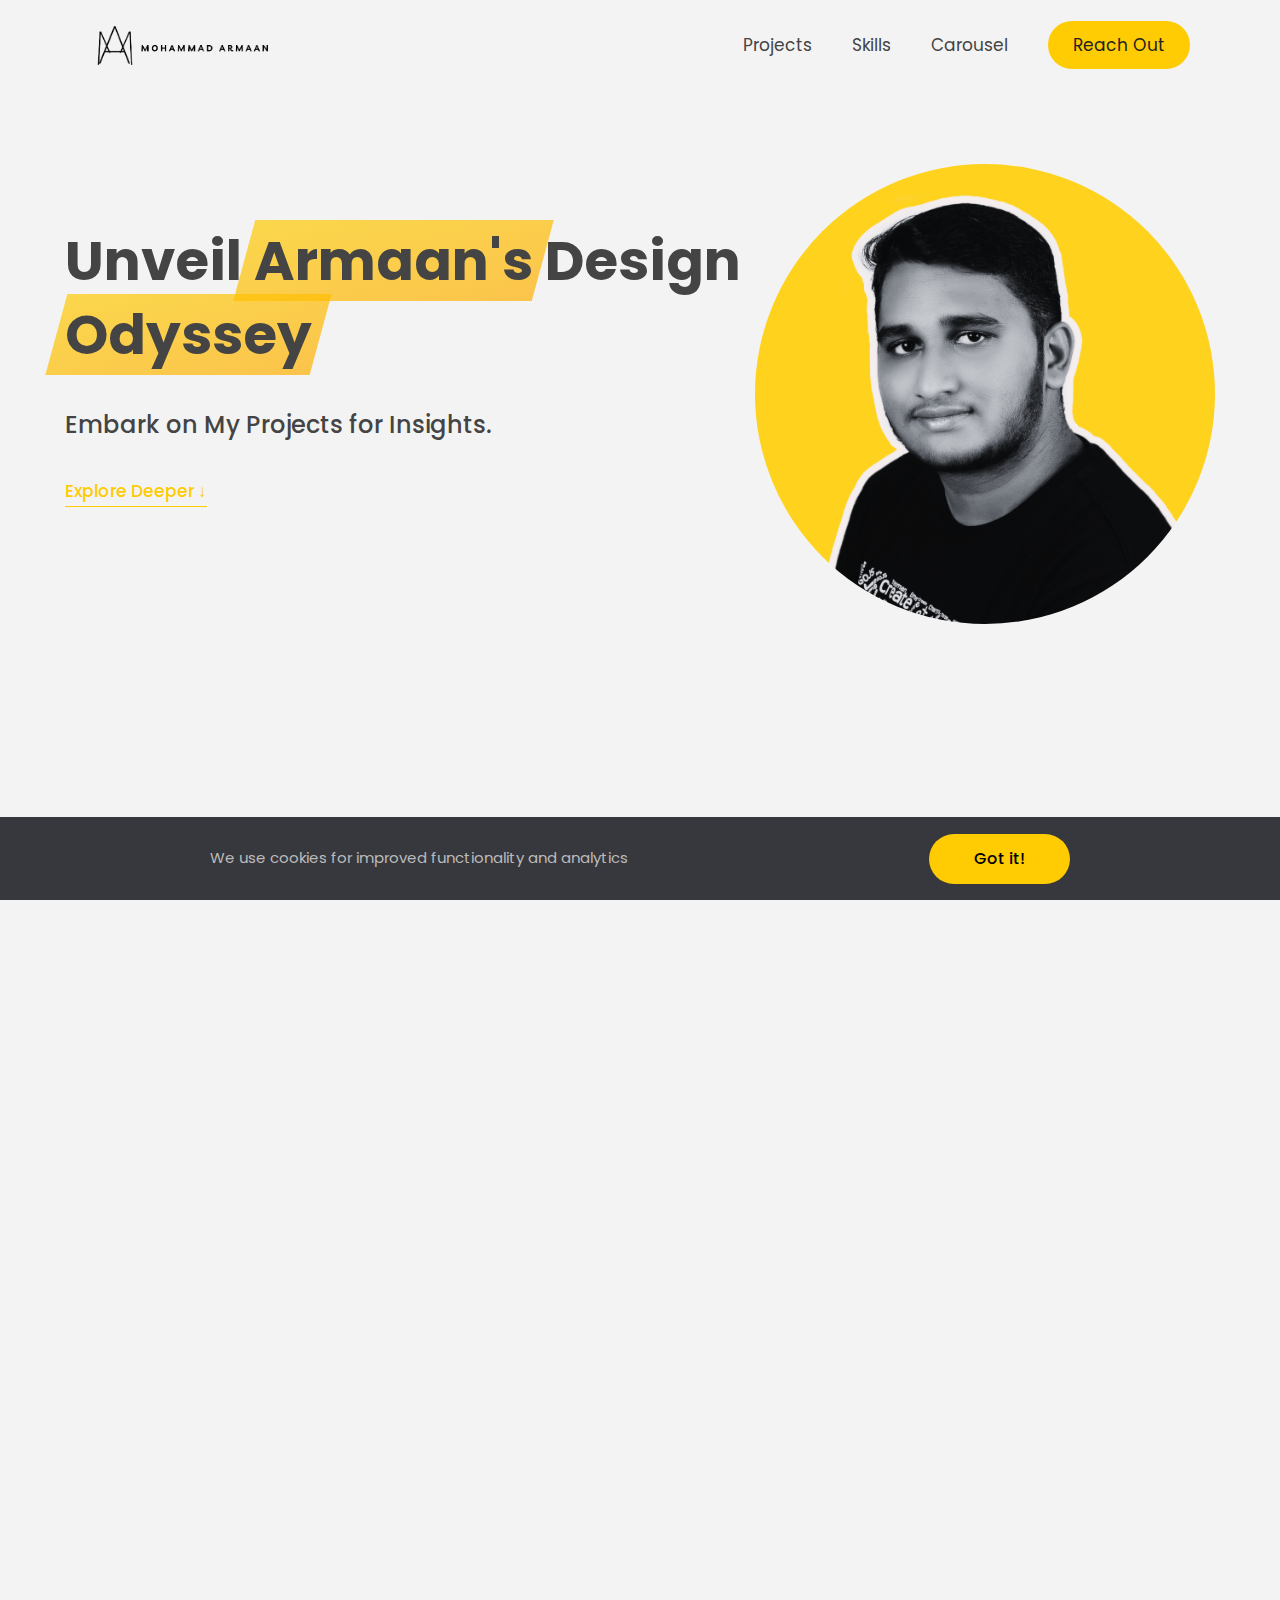
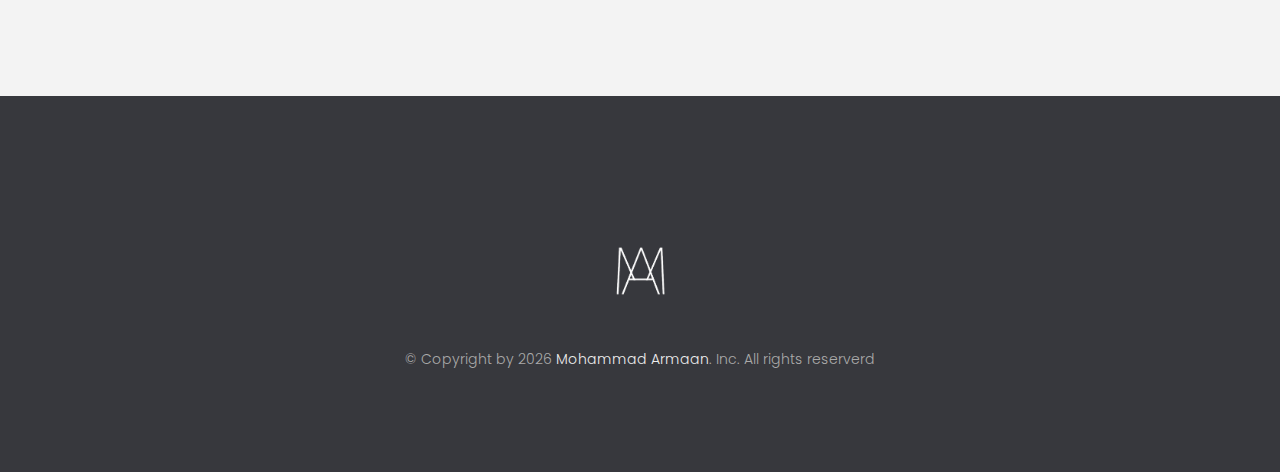
==== index.html @ a4f50d3f "Added new project" ====
<!DOCTYPE html>
<html lang="en">
  <head>
    <meta charset="UTF-8" />
    <meta name="viewport" content="width=device-width, initial-scale=1.0" />
    <meta http-equiv="X-UA-Compatible" content="ie=edge" />
    <meta name="description" content="Discover the dynamic portfolio of Mohammad Armaan, showcasing a fusion of creativity,
      innovation, and expertise in web development and design. Explore a curated collection of projects,
      each crafted with passion and precision. Let's connect and bring your vision to life.">

    <link rel="shortcut icon" type="image/png" href="img/icon.png" />

    <link
      href="https://fonts.googleapis.com/css?family=Poppins:300,400,500,600&display=swap"
      rel="stylesheet"
    />

    <link rel="apple-touch-icon" sizes="180x180" href="img/apple-touch-icon.png">
    <link rel="icon" type="image/png" sizes="32x32" href="img/favicon-32x32.png">
    <link rel="icon" type="image/png" sizes="16x16" href="img/favicon-16x16.png">
    <link rel="manifest" href="img/site.webmanifest">

    <script type="module" src="https://unpkg.com/ionicons@7.1.0/dist/ionicons/ionicons.esm.js"></script>
    <script nomodule src="https://unpkg.com/ionicons@7.1.0/dist/ionicons/ionicons.js"></script>


    <link rel="stylesheet" href="css/style.css" />
    <link rel="stylesheet" href="css/queries.css" />
    <title>Mohammad Armaan | Journey Through Creativity</title>
    <script defer src="script.js"></script>
  </head>
  <body>
    <header class="header menu-icon">
      <nav class="nav">
        <img
          src="img/logo.png"
          alt="Bankist logo"
          class="nav__logo"
          id="logo"
        />
        <ul class="nav__links">
          <li class="nav__item">
            <a class="nav__link" href="#section--1">Projects</a>
          </li>
          <li class="nav__item">
            <a class="nav__link" href="#section--2">Skills</a>
          </li>
          <li class="nav__item">
            <a class="nav__link" href="#section--3">Carousel</a>
          </li>
          <li class="nav__item">
            <a class="nav__link nav__link--btn btn--show-modal" href="#">
              Reach Out</a
            >
          </li>
        </ul>
        <button class="btn-mobile-nav">
          <ion-icon class="icon-mobile-nav" name="menu-outline"></ion-icon>
          <ion-icon class="icon-mobile-nav" name="close-outline"></ion-icon>
      </button>
      </nav>



      <div class="header__title">
        <h1>
          Unveil   
          <!-- Green highlight effect -->
          <span class="highlight">Armaan's</span>
          Design<br />
          <span class="highlight">Odyssey</span>
        </h1>
        <h4>Embark on My Projects for Insights.</h4>
        <button class="btn--text btn--scroll-to">Explore Deeper &DownArrow;</button>
        <img
          src="img/armaan.png"
          class="header__img"
          alt="Minimalist bank items"
        />
      </div>
    </header>

    <section class="section" id="section--1">
      <div class="section__title">
        <h2 class="section__description">Projects</h2>
        <h3 class="section__header">
          A Glimpse into My Work
        </h3>
      </div>   
        <div class="container grid grid--3-cols margin-bottom-md">
          <div class="project">
            <a href="https://github.com/MohammadArmaan/DEVCODE" class="project-links" target="_blank" rel="Devcode Project">
              <img src="img/img--1.png" class="project-img" alt="Devcode Project">
            </a>
              <div class="project-content">
                  <div class="project-tags">
                      <span class="tag tag--html">HTML</span>
                      <span class="tag tag--css">CSS</span>
                      <span class="tag tag--javascript">Javascript</span>
                      <span class="tag tag--django">Django</span>
                  </div>

                  <a href="https://github.com/MohammadArmaan/DEVCODE" class="project-links" target="_blank" rel="Devcode">
                    <h5 class="features__header">Devcode</h5>
                  </a>
                    <p>
                      DevCode is an intuitive platform enabling users to seamlessly manage projects,
                      from addition to deletion, while also providing a space to showcase their skills.
                       Additionally, it fosters communication among developers, facilitating collaboration
                        and knowledge sharing within the community.
                    </p>
              </div>            
          </div>
          <div class="project">
            <a href="https://mohammadarmaan.github.io/SGPA-and-CGPA-Calculator/" class="project-links" target="_blank" rel="SGPA/CGPA Calculator Project">
              <img src="img/img--2.png" class="project-img" alt="SGPA/CGPA Calculator Project">
            </a>
              <div class="project-content">
                  <div class="project-tags">
                      <span class="tag tag--html">HTML</span>
                      <span class="tag tag--css">CSS</span>
                      <span class="tag tag--javascript">Javascript</span>
                  </div>

                  <a href="https://mohammadarmaan.github.io/SGPA-and-CGPA-Calculator/" class="project-links" target="_blank" rel="SGPA/CGPA Calculator Project">
                    <h5 class="features__header">SGPA & CGPA Calculator</h5>
                  </a>
                    <p>
                      The SGPA/CGPA Calculator simplifies GPA, marks, and percentage calculations for VTU students
                      . It efficiently processes credit points, marks, and other inputs for accurate results,
                       empowering students to track their academic performance effortlessly.
                    </p>
              </div>            
          </div>
          <div class="project">
            <a href="https://todo-app-nisal-utilities.vercel.app/ class="project-links" target="_blank" rel="Aihikah Farms Website">
              <img src="img/img--3.png" class="project-img" alt="Todo App">
            </a>
              <div class="project-content">
                  <div class="project-tags">
                      <span class="tag tag--node">Node Js</span>
                      <span class="tag tag--mongodb">Mongo Db</span>
                      <span class="tag tag--express">Express</span>
                  </div>

                  <a href="https://todo-app-nisal-utilities.vercel.app/" class="project-links" target="_blank" rel="Todo App Website">
                    <h5 class="features__header">Todo App</h5>
                  </a>
                    <p>
                      Todo App! A powerful and user-friendly task management tool with secure authentication,
                      real-time updates, and dark/light theme support to help you stay organized and productive.
                    </p>
              </div>            
          </div>
          <div class="project">
            <a href="https://nisal-tours.vercel.app/" class="project-links" target="_blank" rel="Nisal Tours Project">
              <img src="img/img--4.png" class="project-img" alt="Nisal Tours Project">
            </a>
              <div class="project-content">
                  <div class="project-tags">
                      <span class="tag tag--node">Node JS</span>
                      <span class="tag tag--mongodb">Mongo Db</span>
                      <span class="tag tag--express">Express</span>
                  </div>

                  <a href="https://nisal-tours.vercel.app/" class="project-links" target="_blank" rel="Nisal Tours Project">
                    <h5 class="features__header">Nisal Tours</h5>
                  </a>
                    <p>
                      An advanced travel booking platform crafted with Node.js, Express.js, and MongoDB.
                       It offers seamless payment processing via Stripe and robust user authentication with JWT,
                        all flawlessly deployed on Vercel for a top-tier user experience.        
                    </p>
              </div>            
          </div>

          <div class="project">
            <a href="https://mohammadarmaan.github.io/Nisal-Maps/" class="project-links" target="_blank" rel="Nisal Maps">
              <img src="img/img--5.png" class="project-img" alt="Nisal Maps">
            </a>
              <div class="project-content">
                  <div class="project-tags">
                      <span class="tag tag--html">HTML</span>
                      <span class="tag tag--css">CSS</span>
                      <span class="tag tag--javascript">Javascript</span>
                  </div>

                  <a href="https://mohammadarmaan.github.io/Nisal-Maps/" class="project-links" target="_blank" rel="Nisal Maps Project">
                    <h5 class="features__header">Nisal Maps</h5>
                  </a>
                    <p>
                      Nisal Maps is your go-to solution for effortlessly marking out your cycling or running workouts on
                      an interactive map, helping you track your fitness journey with ease..</p>
              </div>            
          </div>

            <div class="project">
            <a href="https://nisalmenu.netlify.app/" class="project-links" target="_blank" rel="Nisal Menu Project">
              <img src="img/img--6.png" class="project-img" alt="Nisal Menu">
            </a>
              <div class="project-content">
                  <div class="project-tags">
                      <span class="tag tag--html">HTML</span>
                      <span class="tag tag--css">CSS</span>
                      <span class="tag tag--javascript">Javascript</span>
                  </div>

                  <a href="https://nisalmenu.netlify.app/" class="project-links" target="_blank" rel="Nisal Menu Project">
                    <h5 class="features__header">Nisal Menu</h5>
                  </a>
                    <p>
                      Nisal Menu: A culinary haven with over a million recipes. Explore, create, and savor the flavors of endless possibilities.
                       With the power of the Forkify API, discover, bookmark, and add your signature recipes to this gastronomic journey.
                      </p>
              </div>            
          </div>

      </div>
    </section>

    <section class="section" id="section--2">
      <div class="section__title">
        <h2 class="section__description">Skills</h2>
        <h3 class="section__header">
          Shaping the future with creative proficiency and technical prowess.
        </h3>
      </div>

      <div class="operations">
        <div class="operations__tab-container">
          <button
            class="btn operations__tab operations__tab--1 operations__tab--active"
            data-tab="1"
          >
            <span>01</span>HTML
          </button>
          <button class="btn operations__tab operations__tab--2" data-tab="2">
            <span>02</span>CSS
          </button>
          <button class="btn operations__tab operations__tab--3" data-tab="3">
            <span>03</span>JavaScript
          </button>
        </div>
        <div
          class="operations__content operations__content--1 operations__content--active"
        >
          <div class="operations__icon operations__icon--1">
            <ion-icon class="html-icon" name="logo-html5"></ion-icon>
          </div>
          <h5 class="operations__header">
            Crafting Digital Foundations: HTML Mastery
          </h5>
          <p>
            With HTML expertise, I sculpt the backbone of web experiences, ensuring seamless
             structure and accessibility. From semantic markup to responsive design,
             I bring concepts to life with clean and organized code.
             Let me shape your digital presence with precision and clarity.
          </p>
        </div>

        <div class="operations__content operations__content--2">
          <div class="operations__icon operations__icon--2">
            <ion-icon name="logo-css3" class="css-icon"></ion-icon>
          </div>
          <h5 class="operations__header">
            Styling Brilliance: CSS Wizardry
          </h5>
          <p>
            In the realm of CSS, I wield the power to transform concepts into captivating visuals.
             With an eye for design and meticulous attention to detail,
              I breathe life into websites, creating stunning layouts and engaging user interfaces.
               Elevate your digital aesthetics with my CSS expertise.
          </p>
        </div>
        <div class="operations__content operations__content--3">
          <div class="operations__icon operations__icon--3">
            <ion-icon name="logo-javascript" class="javascript-icon"></ion-icon>
          </div>
          <h5 class="operations__header">
            Dynamic Solutions: Javascript Maestro
          </h5>
          <p>
            As a Javascript maestro, I specialize in crafting interactive and dynamic web applications.
             From enhancing user experiences to implementing complex functionalities,
              I leverage JavaScript's versatility to solve problems and create engaging digital experiences.
               Let me add interactivity and flair to your projects with Javascript magic.
          </p>
        </div>
      </div>
    </section>

    <section class="section" id="section--3">
      <div class="section__title section__title--testimonials">
        <h2 class="section__description">Project Carousel</h2>
        <h3 class="section__header">
          Discover More, Projects by Me
        </h3>
      </div>

       <div class="slider">
     <div class="slide">
       <a href="https://omnifoodeathealthy.netlify.app/" class="carousel-links" target="_blank" rel="Omnifood Project">
        <img src="img/img-1.png" class="image-1" alt="Omnifood Project"/>
        <div class="overlay-text">Omnifood</div>
       </a>
      </div>
     <div class="slide">
       <a href="https://mohammadarmaan.github.io/Roll-A-Dice-Game/" class="carousel-links" target="_blank" rel="Roll The Dice Project">
        <img src="img/img-2.png" class="image-1" alt="Roll The Dice Project"/>
       </a>
      </div>
        <div class="slide">
          <a href="https://mohammadarmaan.github.io/Guess-My-Number//" class="carousel-links" target="_blank" rel="Guess My Number Project">
            <img src="img/img-3.png" class="image-2" alt="Guess My Number Project" />
           </a>
        </div>
        <div class="slide">
          <a href="https://mohammadarmaan.github.io/Flip-A-Coin/'" class="carousel-links" target="_blank" rel="Flip a Coin Project">
            <img src="img/img-4.png" alt="Flip a Coin Project" />
           </a>
        </div>
        <div class="slide">
          <a href="https://mohammadarmaan.github.io/Chart-Genarator/" class="carousel-links" target="_blank" rel="Chart Genarator Project">
            <img src="img/img-5.png" alt="Chart Genarator Project" />
           </a>
        </div>
        <div class="slide">
          <a href="https://mohammadarmaan.github.io/Nisal-Banking/" class="carousel-links" target="_blank" rel="Nisal Banking Project">
            <img src="img/img-6.png" alt="Nisal Banking Project" />
           </a>
        </div>
        <div class="slide">
          <a href="https://aihikahfarms.netlify.app/" class="carousel-links" target="_blank" rel="Aihikah Farms Website">
            <img src="img/img-7.png" alt="Aihikah Farms Website" />
           </a>
        </div>
        <div class="slide">
          <a href="https://armaanqrcodegenerator.netlify.app/" class="carousel-links" target="_blank" rel="QR Code Generator">
            <img src="img/img-8.png" alt="QR Code Generator" />
           </a>
        </div>
        <button class="slider__btn slider__btn--left">&larr;</button>
        <button class="slider__btn slider__btn--right">&rarr;</button>
        <div class="dots"></div>
      </div>
    </section>

    <section class="section section--sign-up">
      <div class="section__title">
        <h3 class="section__header">
          Let's Connect, Reach Out, <br>and Create Magic!
        </h3>
      </div>
      <button class="btn btn--show-modal">Reach Out Here!</button>
    </section>

    <footer class="footer">
      <ul class="footer__nav">
        <li class="footer__item">
          <a class="footer__link" href="about.html" target="_blank" rel="About" ><ion-icon class="footer__icons" name="alert-circle"></ion-icon></a>
        </li>
        <li class="footer__item">
          <a class="footer__link" href="https://github.com/MohammadArmaan" target="_blank" rel="Github"><ion-icon class="footer__icons" name="logo-github"></ion-icon></a>
        </li>
        <li class="footer__item">
          <a class="footer__link" href="https://x.com/ArmaanPhantom?t=fdkmylikGITjOxHRO9Ze4A&s=03" target="_blank" rel="Twitter"><ion-icon class="footer__icons" name="logo-twitter"></ion-icon></a>
        </li>
        <li class="footer__item">
          <a class="footer__link" href="https://www.instagram.com/mohammad_amraan_7786.man?utm_source=qr&igsh=MWpucTFjY3p5dG9sYw==" target="_blank" rel="Instagram"><ion-icon class="footer__icons" name="logo-instagram"></ion-icon></a>
        </li>
        <li class="footer__item">
          <a class="footer__link" href="https://www.linkedin.com/in/mohammad-armaan-8b61b127a/" target="_blank" rel="Linkedin"><ion-icon class="footer__icons" name="logo-linkedin"></ion-icon></a>
        </li>
        <li class="footer__item">
          <a class="footer__link" href="https://leetcode.com/u/funtasticarmaan7786/" target="_blank" rel="Leetcode"><ion-icon class="footer__icons" name="code-slash"></ion-icon></a>
        </li>
      </ul>
      <img src="img/logo2.png" alt="Logo" class="footer__logo" />
      <p class="footer__copyright">
        &copy; Copyright by
        <span class="year">2027</span>
        <a
          class="footer__link twitter-link"
          target="_blank"
          href="https://www.linkedin.com/in/mohammad-armaan-8b61b127a/"
          >Mohammad Armaan</a
        >. Inc. All rights reserverd
      </p>

    <div class="modal hidden">
      <button class="btn--close-modal">&times;</button>
      <h2 class="modal__header">
        Send us your thoughts   <br />
        and let's <span class="highlight">collaborate!</span>
      </h2>
      <form class="modal__form" name="contact" netlify>
        <label for="first-name">First Name</label>
        <input type="text" id="first-name" placeholder="Mohammad" required/>
        <label for="last-name">Last Name</label>
        <input type="text" id="last-name" placeholder="Armaan" required/>
        <label for="email">Email Address</label>
        <input type="email" id="email" placeholder="example@xyz.com" required/>
        <label for="message">Message</label>
        <textarea name="message" id="message" cols="50" rows="4" placeholder="Your Message" required ></textarea>
         <button class="btn">Click to Connect 🔗</button>
      </form> 
    </div>
    <div class="overlay hidden"></div>

  </body>
</html>
---- css/style.css ----
/* The page is NOT responsive. You can implement responsiveness yourself if you wanna have some fun 😃 */

/* :root {
  --color-primary: #5ec576;
  --color-secondary: #ffcb03;
  --color-tertiary: #ff585f;
  --color-primary-darker: #4bbb7d;
  --color-secondary-darker: #ffbb00;
  --color-tertiary-darker: #fd424b;
  --color-primary-opacity: #5ec5763a;
  --color-secondary-opacity: #ffcd0331;
  --color-tertiary-opacity: #ff58602d;
  --gradient-primary: linear-gradient(to top left, #39b385, #9be15d);
  --gradient-secondary: linear-gradient(to top left, #ffb003, #ffcb03);
} */

:root {
  --color-primary: #ffcb03;
  --color-secondary: #558ce2;
  --color-tertiary: #ff585f;
  --color-primary-darker: #ffbb00;
  --color-links: #3f7ddf;
  --color-secondary-darker: #2869d0;
  --color-tertiary-darker: #fd424b;
  --color-secondary-opacity: #bfd4f4;
  --color-primary-opacity: #ffcd0331;
  --color-tertiary-opacity: #ff58602d;
  --gradient-primary: linear-gradient(to top left, #ffb003, #ffcb03);
  --gradient-secondary: linear-gradient(to top left, #2869d0, #95b7ed);
}

* {
  margin: 0;
  padding: 0;
  box-sizing: inherit;
}

html {
  font-size: 62.5%;
  box-sizing: border-box;
  outline: none;

}

body {
  font-family: 'Poppins', sans-serif;
  font-weight: 300;
  color: #444;
  line-height: 1.9;
  background-color: #f3f3f3;
}

/* GENERAL ELEMENTS */
.section {
  padding: 15rem 3rem;
  border-top: 1px solid #ddd;

  transition: transform 1s, opacity 1s;
}

.project-links:link,
.project-links:active{
  text-decoration: none;
  color: var(--color-links);

}

.project-links:hover,
.project-links:visited{
  color: var(--color-secondary-darker);
}

.section--hidden {
  opacity: 0;
  transform: translateY(8rem);
}

.section__title {
  max-width: 80rem;
  margin: 0 auto 8rem auto;
}

.section__description {
  font-size: 1.8rem;
  font-weight: 600;
  text-transform: uppercase;
  color: var(--color-primary);
  margin-bottom: 1rem;
}

.section__header {
  font-size: 4rem;
  line-height: 1.3;
  font-weight: 500;
}

.btn {
  display: inline-block;
  background-color: var(--color-primary);
  font-size: 1.6rem;
  font-family: inherit;
  font-weight: 500;
  border: none;
  padding: 1.25rem 4.5rem;
  border-radius: 10rem;
  cursor: pointer;
  transition: all 0.3s;
}

.btn:hover {
  background-color: var(--color-primary-darker);
}

.btn--text {
  display: inline-block;
  background: none;
  font-size: 1.7rem;
  font-family: inherit;
  font-weight: 500;
  color: var(--color-primary);
  border: none;
  border-bottom: 1px solid currentColor;
  padding-bottom: 2px;
  cursor: pointer;
  transition: all 0.3s;
}

p {
  color: #666;
}

/* This is BAD for accessibility! Don't do in the real world! */
button:focus {
  outline: none;
}

img {
  transition: filter 0.5s;
}

.lazy-img {
  filter: blur(20px);
}

/* NAVIGATION */
.nav {
  display: flex;
  justify-content: space-between;
  align-items: center;
  height: 9rem;
  width: 100%;
  padding: 0 6rem;
  z-index: 100;
}

/* nav and stickly class at the same time */
.nav.sticky {
  position: fixed;
  background-color: rgba(255, 255, 255, 0.95);
}

.nav__logo {
  height: 4.5rem;
  transition: all 0.3s;
}

.nav__links {
  display: flex;
  align-items: center;
  list-style: none;
}


.nav__item {
  margin-left: 4rem;
}

.nav__link:link,
.nav__link:visited {
  font-size: 1.7rem;
  font-weight: 400;
  color: inherit;
  text-decoration: none;
  display: block;
  transition: all 0.3s;
}

.nav__link--btn:link,
.nav__link--btn:visited {
  padding: 0.8rem 2.5rem;
  border-radius: 3rem;
  background-color: var(--color-primary);
  color: #222;
}

.nav__link--btn:hover,
.nav__link--btn:active {
  color: inherit;
  background-color: var(--color-primary-darker);
  color: #333;
}

.menu-icon {
  display: none; /* Initially hide the menu icon on larger screens */
  cursor: pointer;
}


.bar {
  width: 25px;
  height: 3px;
  background-color: black;
  margin: 5px 0;
  transition: transform 0.3s ease; /* Add transition for smoother animation */
}

.btn-mobile-nav{
  border: none;
  background: none;
  cursor: pointer;
  display: none;
}

.icon-mobile-nav{
  height: 4.8rem;
  width: 4.8rem;
  color: #333;
  
}

.icon-mobile-nav[name="close-outline"]{
  display: none;
}


/* Styles for the close icon */
.close-icon {
  display: none;
  cursor: pointer;
}



/* HEADER */
.header {
  padding: 0 3rem;
  height: 100vh;
  display: flex;
  flex-direction: column;
  align-items: center;
}

.header__title {
  flex: 1;

  max-width: 115rem;
  display: grid;
  grid-template-columns: 3fr 2fr;
  row-gap: 3rem;
  align-content: center;
  justify-content: center;

  align-items: start;
  justify-items: start;
}

h1 {
  font-size: 5.5rem;
  line-height: 1.35;
}

h4 {
  font-size: 2.4rem;
  font-weight: 500;
}

.header__img {
  width: 100%;
  grid-column: 2 / 3;
  grid-row: 1 / span 4;
  transform: translateY(-6rem);
  border-radius: 50%;
}

.highlight {
  position: relative;
}

.highlight::after {
  display: block;
  content: '';
  position: absolute;
  bottom: 0;
  left: 0;
  height: 100%;
  width: 100%;
  z-index: -1;
  opacity: 0.7;
  transform: scale(1.07, 1.05) skewX(-15deg);
  background-image: var(--gradient-primary);
}

/* FEATURES */
.features {
  display: grid;
  grid-template-columns: 1fr 1fr;
  gap: 4rem;
  margin: 0 12rem;
}

.features__img {
  width: 100%;
}

.features__feature {
  align-self: center;
  justify-self: center;
  width: 70%;
  font-size: 1.5rem;
}

.features__icon {
  display: flex;
  align-items: center;
  justify-content: center;
  background-color: var(--color-primary-opacity);
  height: 5.5rem;
  width: 5.5rem;
  border-radius: 50%;
  margin-bottom: 2rem;
}

.features__icon_el {
  height: 2.5rem;
  width: 2.5rem;
  color: var(--color-primary);
}

.features__header {
  font-size: 2rem;
  margin-bottom: 1rem;
}

/****************************/
/* PROJECT SECTION */
/****************************/
.section-project{
  padding: 9.6rem 0;
}

.project{
  box-shadow: 0 2.4rem 4.8rem rgba(0,0,0,0.075);
  border-radius: 1.2rem;
  overflow: hidden;
  transition: all 0.4s;
}

.project:hover{
  transform: translateY(-1.2rem);
  box-shadow: 0 2.4rem 6.4rem rgba(0,0,0,0.06);

}

.project-content{
  padding: 3.2rem 4.8rem 4.8rem 4.8rem;
}

.project-tags{
  margin-bottom: 1.2rem;
  display: flex;
  gap: 0.5rem;

}

.project p{
  font-size: 1.2rem;
}

.tag{
  display: inline-block;
  padding: 0.4rem 0.8rem;
  font-size: 1.2rem;
  text-transform: uppercase;
  color: #333;
  border-radius: 100px;
  font-weight: 600;
}

.tag--html{
  background-color: var(--color-tertiary);

}

.tag--css{
  background-color: var(--color-secondary);

}

.tag--javascript{
  background-color: var(--color-primary);

}

.tag--python{
  background-color: #94d82d;

}

.tag--django{
  background-color: #51cf66;
}

.tag--node{
  background-color: #94d82d;
}

.tag--mongodb{
  background-color: #51cf66;
}

.tag--express{
  background-color: #000;
  color: #fff;
}

.tag--react{
  background-color: #3DC2EC;
}

.project-title{
  font-size: 2.4rem;
  color: #333;
  font-weight: 600;
  margin-bottom: 3.2rem;
}

.project-attributes{
  list-style: none;
  display: flex;
  flex-direction: column;
  gap: 2rem;
}

.project-attribute{
  font-size: 1.8rem;
  display: flex;
  align-items: center;
  gap: 1.6rem;
}

.project-img{
  width: 100%;

}

.project-icon{
  height: 2.4rem;
  width: 2.4rem;
  color: #e67e22;
}

.container{
  max-width: 120rem;
  margin: 0 auto;
  padding: 0 3.2rem;
}

.grid{
  display: grid;
  row-gap: 9.6rem;
  column-gap: 6.4rem; 

}

.grid:not(:last-child){
  margin-bottom: 9.6rem;
}
.grid--2-cols{
  grid-template-columns: repeat(2, 1fr);
}

.grid--3-cols{
  grid-template-columns: repeat(3, 1fr);
}

.grid--4-cols{
  grid-template-columns: repeat(4, 1fr);
}

.grid--5-cols{
  grid-template-columns: repeat(5, 1fr);
}

.grid-center-v{
  align-items: center;
}

/* OPERATIONS */
.operations {
  max-width: 100rem;
  margin: 12rem auto 0 auto;

  background-color: #fff;
}

.operations__tab-container {
  display: flex;
  justify-content: center;
}

.operations__tab {
  margin-right: 2.5rem;
  transform: translateY(-50%);
}

.operations__tab span {
  margin-right: 1rem;
  font-weight: 600;
  display: inline-block;
}

.operations__tab--1 {
  background-color: var(--color-tertiary);
  margin: 1.5rem 2.5rem 2.5rem 2.5rem;

}

.operations__tab--1:hover {
  background-color: var(--color-tertiary-darker);
}

.operations__tab--2 {
  background-color: var(--color-secondary);
  margin: 1.5rem 2.5rem 2.5rem 2.5rem;
}

.operations__tab--2:hover {
  background-color: var(--color-secondary-darker);
}


.operations__tab--3 {
  background-color: var(--color-primary);
  margin: 1.5rem 2.5rem 2.5rem 2.5rem;

}

.operations__tab--3:hover {
  background-color: var(--color-primary-darker);
}
.operations__tab--active {
  transform: translateY(-66%);
}

.operations__content {
  display: none;

  /* JUST PRESENTATIONAL */
  font-size: 1.7rem;
  padding: 2.5rem 7rem 6.5rem 7rem;
}

.operations__content--active {
  display: grid;
  grid-template-columns: 7rem 1fr;
  column-gap: 3rem;
  row-gap: 0.5rem;
}

.operations__header {
  font-size: 2.25rem;
  font-weight: 500;
  align-self: center;
}

.operations__icon {
  display: flex;
  align-items: center;
  justify-content: center;
  height: 7rem;
  width: 7rem;
  border-radius: 50%;
}

.operations__icon .html-icon {
  height: 2.75rem;
  width: 2.75rem;
}

.operations__icon .css-icon {
  height: 2.75rem;
  width: 2.75rem;
}

.operations__icon .javascript-icon {
  height: 2.75rem;
  width: 2.75rem;
}


.operations__content p {
  grid-column: 2;
}

.operations__icon--1 {
  background-color: var(--color-tertiary-opacity);
}
.operations__icon--2 {
  background-color: var(--color-secondary-opacity);
}
.operations__icon--3 {
  background-color: var(--color-primary-opacity);
}
.operations__icon--1 .html-icon {
  color: var(--color-tertiary);
}
.operations__icon--2 .css-icon {
  color: var(--color-secondary-darker);
}
.operations__icon--3 .javascript-icon {
  color: var(--color-primary);
}

/* SLIDER */
.slider {
  max-width: 100rem;
  height: 50rem;
  margin: 0 auto;
  position: relative;

  /* IN THE END */
  overflow: hidden;
}

.slide {
  position: absolute;
  top: 0;
  width: 100%;
  height: 50rem;

  display: flex;
  align-items: center;
  justify-content: center;

  /* THIS creates the animation! */
  transition: transform 1s;
}


.overlay-text {
  position: absolute;
  top: 85%;
  left: 50%;
  transform: translate(-50%, -50%);
  color: #333; 
  border-radius: 9px;
  font-size: 18px;   
  font-weight: bold; 
  transition: all 0.3s;
}

.overlay-text:hover {

  font-size: 22px; 

}




.slide .carousel-links > img {
  /* Only for images that have different size than slide */
  width: 100%;
  height: 100%;
  object-fit: cover;
}



.slider__btn {
  position: absolute;
  top: 50%;
  z-index: 10;

  border: none;
  background: rgba(255, 255, 255, 0.7);
  font-family: inherit;
  color: #333;
  border-radius: 50%;
  height: 5.5rem;
  width: 5.5rem;
  font-size: 3.25rem;
  cursor: pointer;
}

.slider__btn--left {
  left: 6%;
  transform: translate(-50%, -50%);
}

.slider__btn--right {
  right: 6%;
  transform: translate(50%, -50%);
}

.dots {
  position: absolute;
  bottom: 5%;
  left: 50%;
  transform: translateX(-50%);
  display: flex;
}

.dots__dot {
  border: none;
  background-color: #b9b9b9;
  opacity: 0.7;
  height: 1rem;
  width: 1rem;
  border-radius: 50%;
  margin-right: 1.75rem;
  cursor: pointer;
  transition: all 0.5s;

  /* Only necessary when overlying images */
  /* box-shadow: 0 0.6rem 1.5rem rgba(0, 0, 0, 0.7); */
}

.dots__dot:last-child {
  margin: 0;
}

.dots__dot--active {
  /* background-color: #fff; */
  background-color: var(--color-primary);
  opacity: 1;
}

/* TESTIMONIALS */
.testimonial {
  width: 65%;
  position: relative;
}

.testimonial::before {
  content: '\201C';
  position: absolute;
  top: -5.7rem;
  left: -6.8rem;
  line-height: 1;
  font-size: 20rem;
  font-family: inherit;
  color: var(--color-primary);
  z-index: -1;
}

.testimonial__header {
  font-size: 2.25rem;
  font-weight: 500;
  margin-bottom: 1.5rem;
}

.testimonial__text {
  font-size: 1.7rem;
  margin-bottom: 3.5rem;
  color: #666;
}

.testimonial__author {
  margin-left: 3rem;
  font-style: normal;

  display: grid;
  grid-template-columns: 6.5rem 1fr;
  column-gap: 2rem;
}

.testimonial__photo {
  grid-row: 1 / span 2;
  width: 6.5rem;
  border-radius: 50%;
}

.testimonial__name {
  font-size: 1.7rem;
  font-weight: 500;
  align-self: end;
  margin: 0;
}

.testimonial__location {
  font-size: 1.5rem;
}

.section__title--testimonials {
  margin-bottom: 4rem;
}

/* SIGNUP */
.section--sign-up {
  background-color: #37383d;
  border-top: none;
  border-bottom: 1px solid #444;
  text-align: center;
  padding: 10rem 3rem;
}

.section--sign-up .section__header {
  color: #fff;
  text-align: center;
}

.section--sign-up .section__title {
  margin-bottom: 6rem;
}

.section--sign-up .btn {
  font-size: 1.9rem;
  padding: 2rem 5rem;
}

/* FOOTER */
.footer {
  padding: 10rem 3rem;
  background-color: #37383d;
}

.footer__nav {
  list-style: none;
  display: flex;
  justify-content: center;
  margin-bottom: 5rem;
}

.footer__item {
  margin-right: 4rem;
}

.footer__link {
  font-size: 2.5rem;
  color: #eee;
  text-decoration: none;
}

.footer__link:hover {
  font-size: 2.5rem;
  color: var(--color-primary);
}

.footer__logo {
  height: 5rem;
  display: block;
  margin: 0 auto;
  margin-bottom: 5rem;
}

.footer__copyright {
  font-size: 1.4rem;
  color: #aaa;
  text-align: center;
}

.footer__copyright .footer__link {
  font-size: 1.4rem;
}

/* MODAL WINDOW 
.modal {
  position: fixed;
  top: 50%;
  left: 50%;
  transform: translate(-50%, -50%);
  max-width: 60rem;
  background-color: #f3f3f3;
  padding: 5rem 6rem;
  box-shadow: 0 4rem 6rem rgba(0, 0, 0, 0.3);
  z-index: 1000;
  transition: all 0.5s;
}

.overlay {
  position: fixed;
  top: 0;
  left: 0;
  width: 100%;
  height: 100%;
  background-color: rgba(0, 0, 0, 0.5);
  backdrop-filter: blur(4px);
  z-index: 100;
  transition: all 0.5s;
}

.modal__header {
  font-size: 3.25rem;
  margin-bottom: 4.5rem;
  line-height: 1.5;
}

.modal__form {
  margin: 0 3rem;
  display: grid;
  grid-template-columns: 1fr 2fr;
  align-items: center;
  gap: 2.5rem;
}

.modal__form label {
  font-size: 1.7rem;
  font-weight: 500;
}

.modal__form input {
  font-size: 1.7rem;
  padding: 1rem 1.5rem;
  border: 1px solid #ddd;
  border-radius: 0.5rem;
  font-weight: 400;
}

.modal__form textarea {
  font-size: 1.7rem;
  padding: 1rem 1.5rem;
  border: 1px solid #ddd;
  border-radius: 0.5rem;
  font-weight: 400;
}

.modal__form button {
  grid-column: 1 / span 2;
  justify-self: center;
  margin-top: 1rem;
}

.btn--close-modal {
  font-family: inherit;
  color: inherit;
  position: absolute;
  top: 0.5rem;
  right: 2rem;
  font-size: 4rem;
  cursor: pointer;
  border: none;
  background: none;
}

.hidden {
  visibility: hidden;
  opacity: 0;
} */

/* MODAL WINDOW */
.modal {
  position: fixed;
  top: 50%;
  left: 50%;
  transform: translate(-50%, -50%);
  max-width: 60rem;
  background-color: #f3f3f3;
  padding: 5rem 6rem;
  box-shadow: 0 4rem 6rem rgba(0, 0, 0, 0.3);
  z-index: 1000;
  transition: all 0.5s;
}

.overlay {
  position: fixed;
  top: 0;
  left: 0;
  width: 100%;
  height: 100%;
  background-color: rgba(0, 0, 0, 0.5);
  backdrop-filter: blur(4px);
  z-index: 100;
  transition: all 0.5s;
}

.modal__header {
  font-size: 3.25rem;
  margin-bottom: 4.5rem;
  line-height: 1.5;
}

.modal__form {
  margin: 0 3rem;
  display: grid;
  grid-template-columns: 1fr 2fr;
  align-items: center;
  gap: 2.5rem;
}

.modal__form label {
  font-size: 1.7rem;
  font-weight: 500;
}

.modal__form input {
  font-size: 1.7rem;
  padding: 1rem 1.5rem;
  border: 1px solid #ddd;
  border-radius: 0.5rem;
}

.modal__form textarea {
  font-size: 1.7rem;
  padding: 1rem 1.5rem;
  border: 1px solid #ddd;
  border-radius: 0.5rem;
  font-weight: 400;
}

.modal__form button {
  grid-column: 1 / span 2;
  justify-self: center;
  margin-top: 1rem;
}

.modal__form input:focus,
.modal__form textarea:focus{
  outline: none;
  border: 4px solid var(--color-primary-opacity);
}

.btn--close-modal {
  font-family: inherit;
  color: inherit;
  position: absolute;
  top: 0.5rem;
  right: 2rem;
  font-size: 4rem;
  cursor: pointer;
  border: none;
  background: none;
}

.hidden {
  visibility: hidden;
  opacity: 0;
}

/* COOKIE MESSAGE */
.cookie-message {
  display: flex;
  align-items: center;
  justify-content: space-evenly;
  width: 100%;
  background-color: white;
  color: #bbb;
  font-size: 1.5rem;
  font-weight: 400;
}


/* About Me */
.section--about-me{
  display: grid;
  grid-template-columns: 2fr 1fr;
  gap: 40px;
  margin-top: 5rem;
  font-size: 18px;
}

.about-title{
  font-size: 44px;
}

.about-img {
  margin-top: 10rem;
  width: 80%;
  grid-column: 2 / 3;
  grid-row: 1 / span 4;
  transform: translateY(-6rem);
  border-radius: 50%;
}
---- css/queries.css ----
@media(max-width: 375px){
    
    .nav {
        padding: 3rem;
        /* background-color: rgba(255, 255, 255, 0.9); */
        color: black;
        position: fixed;
        top: 0;
        left: 0;
        right: 0;
        bottom: 0;
        z-index: 100;
        height: 3rem;
        transition: all 0.3s ease-in-out;
      }

      .section__header h3 {
        font-size: 1.6rem;       }
    
      /* .nav__logo {
        display: none;
      } */
    
      .btn-mobile-nav{
        display: block;
        z-index: 1000;
    }
    
      .close-icon {
        display: none; /* Initially hide the close icon on smaller screens */
      }
    
      .nav__links {
        display: none;
        max-height: 0; /* Initially set max-height to 0 */
        overflow: hidden; /* Hide overflow content */
        transition: max-height 0.3s ease; /* Add transition */
      }
      
      .nav-open .nav__links {
        display: flex;
        flex-direction: column;
        align-items: center;
        justify-content: center;
        gap: 4.8rem;
        position: absolute;
        top: 0;
        left: 0;
        width: 100%;
        height: 100vh;
        background-color: rgba(255, 255, 255, 0.97);
        z-index: 1000;
        opacity: 1;
        pointer-events: auto;
        visibility: visible;
        max-height: 100vh; /* Set max-height to full height */
      }
      
      
    
      .nav.active .nav__links {
        background-color: rgba(255, 255, 255, 0.97);
        position: absolute;
        top: 0;
        left: 0;
        width: 100%;
        height: 100vh;
        transform: translateX(100%);
    
        display: flex;
        align-items: center;
        justify-content: center;
        transition: all 0.5s ease-in;
    
        /* Hide navigation */
        /* Allows NO transitions at all */
        /* display: none; */
    
        /* 1) Hide it visually */
        opacity: 0;
    
        /* 2) Make it unaccessible to mouse and keyboard */
        pointer-events: none;
    
        /* 3) Hide it from screen readers */
        visibility: hidden; /* Adjust as needed */
      }


      .nav-open .nav {
        opacity: 1;
        pointer-events: auto;
        visibility: visible;
        transform: translateX(0);
      }
    
      .nav-open .icon-mobile-nav[name="close-outline"] {
        display: block;
      }
    
      .nav-open .icon-mobile-nav[name="menu-outline"] {
        display: none;
      }
    
      .nav__links {
        flex-direction: column;
        align-items: center;
        justify-content: center;
        gap: 4.8rem;
      }


      .nav__link:target {
        display: none;
      }

    /* Header Title */
    .header {
        padding: 0 3rem;
        height: 100vh;
        display: flex;
        flex-direction: column;
        align-items: center;
        margin-top: 10rem;
      }
      
      .header__title {
        flex: 1;
      
        max-width: 115rem;
        display: flex;
        align-items: center;
        justify-content: center;
        flex-direction: column;
        text-align: center;

      
      }
      
      h1 {
        font-size: 4rem;
        line-height: 1.35;
      }
      
      h4 {
        font-size: 1.2rem;
        font-weight: 500;
        text-align: center;
      }
      
      .header__img {
        width: 100%;
        grid-column: 2 / 3;
        grid-row: 1 / span 4;
        transform: translateY(-6rem);
        margin-top: 7rem;

      }

    /* Features */

      .features {
        display: flex;
        flex-direction: column;
        align-items: start;
        justify-content: start;
        gap: 4rem;
        margin: 0 0;
        width: 100%;

      }
      
      .features__img {
        width: 100%;
        margin-top: 2rem;

      }
      
      .features__feature {
        align-items: start;
        justify-content: start;
        width: 100%;
        font-size: 1.2rem;
        margin-top: 3rem;


      }

      /* .features img:nth-of-type(2) {
        order: 1; 
      }

      .features .features__feature:nth-of-type(2) {
        order: 2; 
      }
       */

       /* .features {
        display: grid;
        grid-template-columns: 1fr;
        grid-auto-rows: auto;
        gap: 20px;
      } */
      

      .features__feature {
        flex-direction: column; /* Change flex direction to column */
      }
    
      .features__img {
        order: -1; /* Move the image to the top */
        width: 100%; /* Make image full-width */
        margin-bottom: 20px; /* Add margin bottom for spacing */
      }

      .features__img:nth-of-type(odd){
        order: -2;
      }

    
      .features__icon {
        margin: 0; /* Remove margin */
      }
 
      

      /* .features:nth-child(3){
      } */
      
      .features__icon {
        display: flex;
        align-items: center;
        justify-content: center;
        background-color: var(--color-primary-opacity);
        height: 5.5rem;
        width: 5.5rem;
        border-radius: 50%;
        margin-bottom: 2rem;
      }
      
      .features__icon_el {
        height: 2.5rem;
        width: 2.5rem;
        color: var(--color-primary);
      }
      
      .features__header {
        font-size: 1.5rem;
        margin-bottom: 1rem;
      }

      .section__header{
        font-size: 1.75rem;
        font-weight: 600;
      }

      .grid--3-cols{
        grid-template-columns: 1fr;
      }

      .project p{
        font-size: 0.9rem;
      }

      .tag{
        display: inline-block;
        padding: 0.4rem 0.8rem;
        font-size: 0.5rem;
        text-transform: uppercase;
        color: #333;
        border-radius: 100px;
        font-weight: 600;
      }

      .tag--express{
        background-color: #000;
        color: #fff;
      }

      /* Operations */
      .operations {
        width: 100%;
        margin: 12rem auto 0 auto;
      
        background-color: #fff;
        margin-left: 0;

      }
      
      .operations__tab-container {
        display: flex;
        justify-content: center;
        align-items: center;
        flex-direction: column;
        width: 100%;
        gap: 2rem;

      }
      
      .operations__tab {
        margin-right: 1rem;
        transform: translateY(30%);
      }
      
      .operations__tab span {
        margin-right: 1rem;
        font-weight: 600;
        display: inline-block;
      }
      
      
      .operations__content {
        display: none;
      
        /* JUST PRESENTATIONAL */
        font-size: 1.2rem;
        padding: 2.5rem 7rem 6.5rem 7rem;
      }
      
      .operations__content--active {
        display: flex;
        align-items: center;
        justify-content: center;
        flex-direction: column;
      }
      
      .operations__header {
        font-size: 1.4rem;
        font-weight: 500;
        align-self: start;
        margin-top: 3rem;
      }
      
      .operations__icon {
        display: flex;
        align-items: center;
        justify-content: center;
        height: 7rem;
        width: 7rem;
        border-radius: 50%;
        margin-top: 1rem 1rem;
        gap: 1rem;
      }

      .operations__tab--1 {
        margin: 1rem;
        width: 90%;
      }

      .operations__tab--2 {
        margin: 1rem;
        width: 90%;

      }
      
      .operations__tab--3 {
        margin: 1rem;
        width: 90%;

      }
      
      .operations__content p {
        grid-column: 2;
        margin-top: 2rem;
      }
      
      /* Cookie Message */
      .cookie-message {
        display: flex;
        align-items: center;
        justify-content: space-evenly;
        width: 100%;
        background-color: white;
        color: #bbb;
        font-size: 0.9rem;
        font-weight: 400;
      }

    .btn--close-cookie{
        font-size: 1.5rem;
        padding: 1rem 2.5rem; 
    }

    /* SLIDER */
.slider {
    max-width: 100rem;
    height: 50rem;
    margin: 0 auto;
    position: relative;
  
    /* IN THE END */
    overflow: hidden;
  }
  
  .slide {
    position: absolute;
    top: 0;
    width: 100%;
    height: 50rem;
  
    display: flex;
    align-items: center;
    justify-content: center;
  
    /* THIS creates the animation! */
    transition: transform 1s;
  }
  
  .slide > img {
    /* Only for images that have different size than slide */
    width: 100%;
    height: 100%;
    object-fit: cover;
  }

  .overlay-text {
    position: absolute;
    top: 85%;
    left: 50%;
    transform: translate(-50%, -50%);
    color: #333; 
    border-radius: 9px;
    font-size: 14px;   
    font-weight: bold; 
    transition: all 0.3s;
  }
  
  .overlay-text:hover {
  
    font-size: 18px; 
  
  }
  
  .slider__btn {
    position: absolute;
    top: 50%;
    z-index: 10;
  
    border: none;
    background: rgba(255, 255, 255, 0.7);
    font-family: inherit;
    color: #333;
    border-radius: 50%;
    height: 3rem;
    width: 3rem;
    font-size: 1.5rem;
    cursor: pointer;
    display: flex;
    align-items: center;
    justify-content: center;
  }
  
  .slider__btn--left {
    left: 6%;
    transform: translate(-50%, -50%);
  }
  
  .slider__btn--right {
    right: 6%;
    transform: translate(50%, -50%);
  }
  
  .dots {
    position: absolute;
    bottom: 5%;
    left: 50%;
    transform: translateX(-50%);
    display: flex;
  }
  
  .dots__dot {
    border: none;
    background-color: #b9b9b9;
    opacity: 0.7;
    height: 0.7rem;
    width: 0.7rem;
    border-radius: 50%;
    margin-right: 1.75rem;
    cursor: pointer;
    transition: all 0.5s;
  
    /* Only necessary when overlying images */
    /* box-shadow: 0 0.6rem 1.5rem rgba(0, 0, 0, 0.7); */
  }
  
  .dots__dot:last-child {
    margin: 0;
  }
  
  .dots__dot--active {
    /* background-color: #fff; */
    background-color: var(--color-primary);
    opacity: 1;
  }
  
  /* TESTIMONIALS */
  .testimonial {
    width: 70%;
    position: relative;
  }
  
  .testimonial::before {
    content: '\201C';
    position: absolute;
    top: -4rem;
    left: -3rem;
    line-height: 1;
    font-size: 10rem;
    font-family: inherit;
    color: var(--color-primary);
    z-index: -1;
  }
  
  .testimonial__header {
    font-size: 1.5rem;
    font-weight: 500;
    margin-bottom: 1.5rem;
  }
  
  .testimonial__text {
    font-size: 1rem;
    margin-bottom: 3.5rem;
    color: #666;
  }
  
  .testimonial__author {
    margin-left: 3rem;
    font-style: normal;
  
    display: grid;
    grid-template-columns: 6.5rem 1fr;
    column-gap: 2rem;
  }
  
  .testimonial__photo {
    grid-row: 1 / span 2;
    width: 3.5rem;
    border-radius: 50%;
  }
  
  .testimonial__name {
    font-size: 1rem;
    font-weight: 500;
    align-self: end;
    margin: 0;
  }
  
  .testimonial__location {
    font-size: 1rem;
  }
  
  .section__title--testimonials {
    margin-bottom: 4rem;
  }

  /* SIGNUP */
.section--sign-up {
    background-color: #37383d;
    border-top: none;
    border-bottom: 1px solid #444;
    text-align: center;
    padding: 10rem 3rem;
  }
  
  .section--sign-up .section__header {
    color: #fff;
    text-align: center;
  }
  
  .section--sign-up .section__title {
    margin-bottom: 6rem;
  }
  
  .section--sign-up .btn {
    font-size: 1.2rem;
    padding: 2rem 3rem;
  }

  /* FOOTER */
   .footer {
    padding: 10rem 3rem;
    background-color: #37383d;
  }
  
  .footer__nav {
    list-style: none;
    display: flex;
    justify-content: space-between;
    align-items: center;
    /* flex-direction: column; */
    margin-bottom: 5rem;
    gap: 0.2rem;
  }
  
  .footer__item {
    margin-right: 4rem;
  }
  
  .footer__link {
    font-size: 1.5rem;
    color: #eee;
    text-decoration: none;
  }
  
  .footer__logo {
    height: 3rem;
    display: block;
    margin: 0 auto;
    margin-bottom: 5rem;
  }
  
  .footer__copyright {
    font-size: 0.8rem;
    color: #aaa;
    text-align: center;
  }
  
  .footer__copyright .footer__link {
    font-size: 0.8rem;
  }

  /* Modal Window */

  .modal {
    position: fixed;
    top: 50%;
    left: 50%;
    transform: translate(-50%, -50%);
    max-width: 30rem;
    background-color: #f3f3f3;
    padding: 5rem 6rem;
    box-shadow: 0 4rem 6rem rgba(0, 0, 0, 0.3);
    z-index: 1000;
    transition: all 0.5s;
  }
  
  .overlay {
    position: fixed;
    top: 0;
    left: 0;
    width: 100%;
    height: 100%;
    background-color: rgba(0, 0, 0, 0.5);
    backdrop-filter: blur(4px);
    z-index: 100;
    transition: all 0.5s;
  }
  
  .modal__header {
    font-size: 1.5rem;
    margin-bottom: 4.5rem;
    line-height: 1.5;
  }
  
  .modal__form {
    margin: 0 3rem;
    display: flex;
    align-items: start;
    justify-content: start;
    flex-direction: column;
    width: 100%;
    margin-left: -20%;
    gap: 2rem;
  }
  
  .modal__form label {
    font-size: 1rem;
    font-weight: 500;
  }
  
  .modal__form input {
    font-size: 0.8rem;
    padding: 1rem 1.5rem;
    width: 140%;
    border: 1px solid #ddd;
    
    border-radius: 0.5rem;
    
  }
  
  .modal__form textarea {
    font-size: 0.8rem;
    padding: 1rem 1.5rem;
    border: 1px solid #ddd;
    border-radius: 0.5rem;
    width: 140%;

  }
  
  .modal__form button {
    display: flex;
    align-items: center;
    justify-content: center;
    font-size: 0.8rem;
    padding: 0.75rem 6rem;
    /* width: 100%; */
    margin-top: 1rem;
    width: 140%;


  }
  
  .btn--close-modal {
    font-family: inherit;
    color: inherit;
    position: absolute;
    top: 0.5rem;
    right: 2rem;
    font-size: 4rem;
    cursor: pointer;
    border: none;
    background: none;
  }
  
  .hidden {
    visibility: hidden;
    opacity: 0;
  }
  
  .btn--close-cookie{
    padding: 0.5rem 2rem;
    margin: 1rem;
  }

  /* About Me */
.section--about-me{
  display: flex;
  flex-direction: column;
  gap: 40px;
  margin-top: 5rem;
  font-size: 12px;
}

.about-title{
  font-size: 32px;
}

.about-img {
  margin: 5rem 0 0 2.5rem;
  width: 80%;
  height: auto;
  grid-column: 2 / 3;
  grid-row: 1 / span 4;
  transform: translateY(-6rem);
  border-radius: 50%;
}
  

      

    
    
}
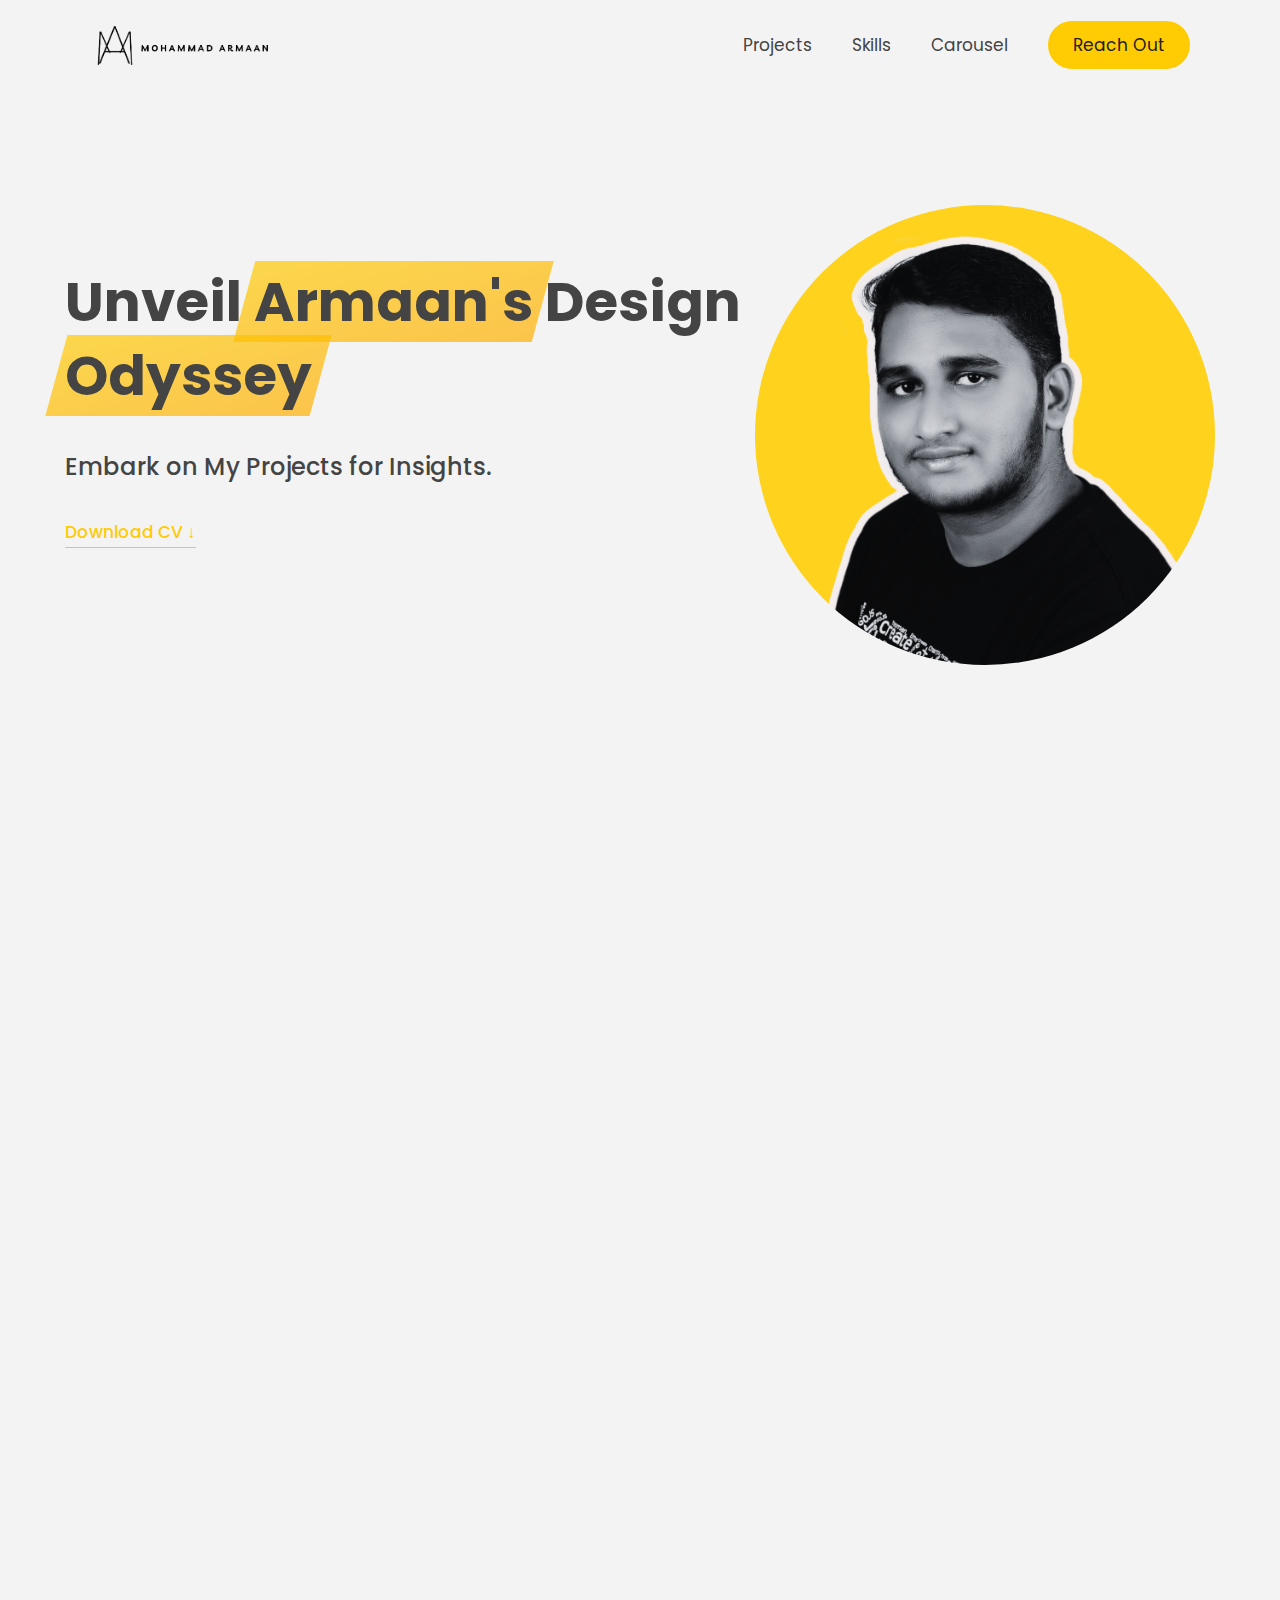
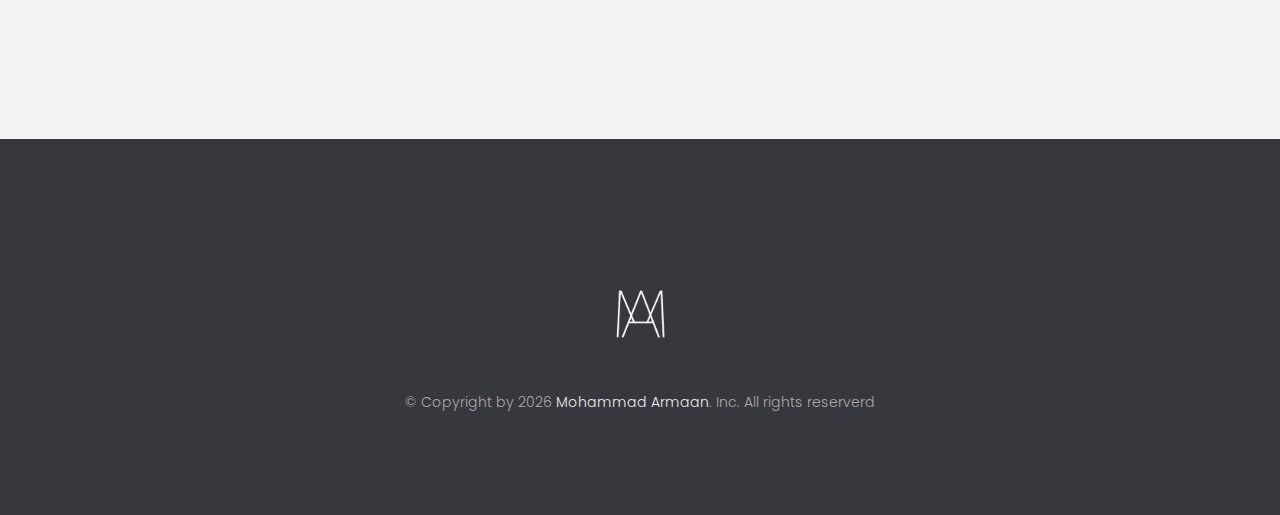
==== commit e664f429: "Major changes maded" ====
--- a/index.html
+++ b/index.html
@@ -22,6 +22,10 @@
 
     <script type="module" src="https://unpkg.com/ionicons@7.1.0/dist/ionicons/ionicons.esm.js"></script>
     <script nomodule src="https://unpkg.com/ionicons@7.1.0/dist/ionicons/ionicons.js"></script>
+
+    <!-- Latest Font Awesome CDN link -->
+    <link rel="stylesheet" href="https://cdnjs.cloudflare.com/ajax/libs/font-awesome/6.5.0/css/all.min.css">
+
 
 
     <link rel="stylesheet" href="css/style.css" />
@@ -71,7 +75,9 @@
           <span class="highlight">Odyssey</span>
         </h1>
         <h4>Embark on My Projects for Insights.</h4>
-        <button class="btn--text btn--scroll-to">Explore Deeper &DownArrow;</button>
+        <!-- <button class="btn--text btn--scroll-to">Explore Deeper &DownArrow;</button> -->
+        <button class="btn--text btn--scroll-to" id="downloadCV">Download CV &DownArrow;</button>
+
         <img
           src="img/armaan.png"
           class="header__img"
@@ -89,25 +95,19 @@
       </div>   
         <div class="container grid grid--3-cols margin-bottom-md">
           <div class="project">
-            <a href="https://github.com/MohammadArmaan/DEVCODE" class="project-links" target="_blank" rel="Devcode Project">
-              <img src="img/img--1.png" class="project-img" alt="Devcode Project">
-            </a>
-              <div class="project-content">
-                  <div class="project-tags">
-                      <span class="tag tag--html">HTML</span>
-                      <span class="tag tag--css">CSS</span>
-                      <span class="tag tag--javascript">Javascript</span>
-                      <span class="tag tag--django">Django</span>
-                  </div>
-
-                  <a href="https://github.com/MohammadArmaan/DEVCODE" class="project-links" target="_blank" rel="Devcode">
-                    <h5 class="features__header">Devcode</h5>
-                  </a>
-                    <p>
-                      DevCode is an intuitive platform enabling users to seamlessly manage projects,
-                      from addition to deletion, while also providing a space to showcase their skills.
-                       Additionally, it fosters communication among developers, facilitating collaboration
-                        and knowledge sharing within the community.
+            <a href="https://wild-oasis-armaan.vercel.app/" class="project-links" target="_blank" rel="Wild Oasis Dashboard">
+              <img src="img/img--1.png" class="project-img" alt="Wild Oasis Dashboard">
+            </a>
+              <div class="project-content">
+                  <div class="project-tags">
+                      <span class="tag tag--react">React</span>
+                  </div>
+
+                  <a href="https://wild-oasis-armaan.vercel.app" class="project-links" target="_blank" rel="Wild Oasis Dashboard">
+                    <h5 class="features__header">Wild Oasis Dashboard</h5>
+                  </a>
+                    <p>
+                      Wild Oasis is a hotel management dashboard built with React and Supabase for streamlined cabin reservations, guest check-ins/check-outs, and user management. It features responsive, interactive charts for booking summaries and guest stay durations, enhancing operational efficiency.
                     </p>
               </div>            
           </div>
@@ -138,8 +138,8 @@
             </a>
               <div class="project-content">
                   <div class="project-tags">
-                      <span class="tag tag--node">Node Js</span>
-                      <span class="tag tag--mongodb">Mongo Db</span>
+                      <span class="tag tag--node">Node.js</span>
+                      <span class="tag tag--mongodb">Mongo</span>
                       <span class="tag tag--express">Express</span>
                   </div>
 
@@ -158,8 +158,8 @@
             </a>
               <div class="project-content">
                   <div class="project-tags">
-                      <span class="tag tag--node">Node JS</span>
-                      <span class="tag tag--mongodb">Mongo Db</span>
+                      <span class="tag tag--node">Node.js</span>
+                      <span class="tag tag--mongodb">Mongo</span>
                       <span class="tag tag--express">Express</span>
                   </div>
 
@@ -175,22 +175,20 @@
           </div>
 
           <div class="project">
-            <a href="https://mohammadarmaan.github.io/Nisal-Maps/" class="project-links" target="_blank" rel="Nisal Maps">
-              <img src="img/img--5.png" class="project-img" alt="Nisal Maps">
-            </a>
-              <div class="project-content">
-                  <div class="project-tags">
-                      <span class="tag tag--html">HTML</span>
-                      <span class="tag tag--css">CSS</span>
-                      <span class="tag tag--javascript">Javascript</span>
-                  </div>
-
-                  <a href="https://mohammadarmaan.github.io/Nisal-Maps/" class="project-links" target="_blank" rel="Nisal Maps Project">
-                    <h5 class="features__header">Nisal Maps</h5>
-                  </a>
-                    <p>
-                      Nisal Maps is your go-to solution for effortlessly marking out your cycling or running workouts on
-                      an interactive map, helping you track your fitness journey with ease..</p>
+            <a href="https://wild-oasis-website-armaan.vercel.app/" class="project-links" target="_blank" rel="Wild Oasis Website">
+              <img src="img/img--5.png" class="project-img" alt="Wild Oasis Website">
+            </a>
+              <div class="project-content">
+                  <div class="project-tags">
+                      <span class="tag tag--nextjs">Next js</span>
+                      <span class="tag tag--react">React</span>
+                  </div>
+
+                  <a href="https://wild-oasis-website-armaan.vercel.app/" class="project-links" target="_blank" rel="Wild Oasis Website">
+                    <h5 class="features__header">Wild Oasis Website</h5>
+                  </a>
+                    <p>
+                      Wild Oasis Booking is the companion booking site to the Wild Oasis dashboard, allowing guests to seamlessly browse and reserve cabins. Built with Next.js and Supabase, it provides a smooth, user-friendly booking experience, enabling easy management of reservations and guest profiles.</p>
               </div>            
           </div>
 
@@ -232,58 +230,50 @@
             class="btn operations__tab operations__tab--1 operations__tab--active"
             data-tab="1"
           >
-            <span>01</span>HTML
+            <span>01</span>React
           </button>
           <button class="btn operations__tab operations__tab--2" data-tab="2">
-            <span>02</span>CSS
+            <span>02</span>Next js
           </button>
           <button class="btn operations__tab operations__tab--3" data-tab="3">
-            <span>03</span>JavaScript
+            <span>03</span>Node js
           </button>
         </div>
         <div
           class="operations__content operations__content--1 operations__content--active"
         >
           <div class="operations__icon operations__icon--1">
-            <ion-icon class="html-icon" name="logo-html5"></ion-icon>
+            <i class="fa-brands fa-react"></i>
           </div>
           <h5 class="operations__header">
-            Crafting Digital Foundations: HTML Mastery
+            Crafting Dynamic Interfaces: React Mastery
           </h5>
           <p>
-            With HTML expertise, I sculpt the backbone of web experiences, ensuring seamless
-             structure and accessibility. From semantic markup to responsive design,
-             I bring concepts to life with clean and organized code.
-             Let me shape your digital presence with precision and clarity.
+            With React, I build engaging and dynamic user interfaces that deliver seamless, interactive experiences. From reusable components to state management, I bring designs to life with responsive, efficient code. Let me enhance your web presence with fluidity and interactivity.
           </p>
         </div>
 
         <div class="operations__content operations__content--2">
           <div class="operations__icon operations__icon--2">
-            <ion-icon name="logo-css3" class="css-icon"></ion-icon>
+            <i class="fa-solid fa-n"></i>
           </div>
           <h5 class="operations__header">
-            Styling Brilliance: CSS Wizardry
+            Innovating Web Frontiers: Next.js Expertise
           </h5>
           <p>
-            In the realm of CSS, I wield the power to transform concepts into captivating visuals.
-             With an eye for design and meticulous attention to detail,
-              I breathe life into websites, creating stunning layouts and engaging user interfaces.
-               Elevate your digital aesthetics with my CSS expertise.
+            Harnessing Next.js, I construct powerful, server-rendered applications that balance speed with functionality. From optimized loading to seamless routing, I merge innovation and performance in every build. Let me drive your web project forward with cutting-edge, scalable solutions
           </p>
         </div>
         <div class="operations__content operations__content--3">
           <div class="operations__icon operations__icon--3">
-            <ion-icon name="logo-javascript" class="javascript-icon"></ion-icon>
+            <!-- <ion-icon name="logo-javascript" class="javascript-icon"></ion-icon> -->
+            <i class="fa-brands fa-node"></i>
           </div>
           <h5 class="operations__header">
-            Dynamic Solutions: Javascript Maestro
+            Crafting Scalable Solutions: Node.js Proficiency
           </h5>
           <p>
-            As a Javascript maestro, I specialize in crafting interactive and dynamic web applications.
-             From enhancing user experiences to implementing complex functionalities,
-              I leverage JavaScript's versatility to solve problems and create engaging digital experiences.
-               Let me add interactivity and flair to your projects with Javascript magic.
+            With Node.js, I develop high-performance, scalable applications that power modern web solutions. From asynchronous processing to seamless API integration, I build robust server-side architectures with efficiency and speed. Let me enhance your project's backend capabilities with reliability and innovation.
           </p>
         </div>
       </div>
@@ -299,44 +289,34 @@
 
        <div class="slider">
      <div class="slide">
-       <a href="https://omnifoodeathealthy.netlify.app/" class="carousel-links" target="_blank" rel="Omnifood Project">
-        <img src="img/img-1.png" class="image-1" alt="Omnifood Project"/>
-        <div class="overlay-text">Omnifood</div>
+       <a href="https://fast-react-pizza-armaan.vercel.app/" class="carousel-links" target="_blank" rel="Fast React Pizza Project">
+        <img src="img/img-1.png" class="image-1" alt="Fast React Pizza Project"/>
+        <div class="overlay-text">Fast React Pizza</div>
        </a>
       </div>
      <div class="slide">
-       <a href="https://mohammadarmaan.github.io/Roll-A-Dice-Game/" class="carousel-links" target="_blank" rel="Roll The Dice Project">
-        <img src="img/img-2.png" class="image-1" alt="Roll The Dice Project"/>
+       <a href="https://react-quiz-arman.vercel.app/" class="carousel-links" target="_blank" rel="React Quiz Project">
+        <img src="img/img-2.png" class="image-1" alt="React Quiz Project"/>
        </a>
       </div>
         <div class="slide">
-          <a href="https://mohammadarmaan.github.io/Guess-My-Number//" class="carousel-links" target="_blank" rel="Guess My Number Project">
-            <img src="img/img-3.png" class="image-2" alt="Guess My Number Project" />
+          <a href="https://mohammadarmaan.github.io/Nisal-Maps/" class="carousel-links" target="_blank" rel="Nisal Maps Project">
+            <img src="img/img-3.png" class="image-2" alt="Nisal Maps Project" />
            </a>
         </div>
         <div class="slide">
-          <a href="https://mohammadarmaan.github.io/Flip-A-Coin/'" class="carousel-links" target="_blank" rel="Flip a Coin Project">
-            <img src="img/img-4.png" alt="Flip a Coin Project" />
+          <a href="https://omnifoodeathealthy.netlify.app/" class="carousel-links" target="_blank" rel="Omnifood Project">
+           <img src="img/img-4.png" class="image-1" alt="Omnifood Project"/>
+          </a>
+         </div>
+        <div class="slide">
+          <a href="https://world-wise-armaan.vercel.app/'" class="carousel-links" target="_blank" rel="World Wise Project">
+            <img src="img/img-5.png" alt="World Wise Project" />
            </a>
         </div>
         <div class="slide">
-          <a href="https://mohammadarmaan.github.io/Chart-Genarator/" class="carousel-links" target="_blank" rel="Chart Genarator Project">
-            <img src="img/img-5.png" alt="Chart Genarator Project" />
-           </a>
-        </div>
-        <div class="slide">
-          <a href="https://mohammadarmaan.github.io/Nisal-Banking/" class="carousel-links" target="_blank" rel="Nisal Banking Project">
-            <img src="img/img-6.png" alt="Nisal Banking Project" />
-           </a>
-        </div>
-        <div class="slide">
-          <a href="https://aihikahfarms.netlify.app/" class="carousel-links" target="_blank" rel="Aihikah Farms Website">
-            <img src="img/img-7.png" alt="Aihikah Farms Website" />
-           </a>
-        </div>
-        <div class="slide">
-          <a href="https://armaanqrcodegenerator.netlify.app/" class="carousel-links" target="_blank" rel="QR Code Generator">
-            <img src="img/img-8.png" alt="QR Code Generator" />
+          <a href="https://usepopcorn-armaan.vercel.app/" class="carousel-links" target="_blank" rel="usePopcorn Project">
+            <img src="img/img-6.png" alt="usePopcorn Project" />
            </a>
         </div>
         <button class="slider__btn slider__btn--left">&larr;</button>
--- a/css/style.css
+++ b/css/style.css
@@ -21,10 +21,20 @@
   --color-primary-darker: #ffbb00;
   --color-links: #3f7ddf;
   --color-secondary-darker: #2869d0;
+  --color-secondary-lighter: #61DAFB;
+  --color-secondary-lighter-darker: #57c4e2;
+  --color-secondary-lighter-opacity: #dff8fe;
   --color-tertiary-darker: #fd424b;
   --color-secondary-opacity: #bfd4f4;
   --color-primary-opacity: #ffcd0331;
   --color-tertiary-opacity: #ff58602d;
+  --color-green: #94d82d;
+  --color-green-opacity: #d4efab;
+  --color-green-darker: #85c229;
+  --color-dark: #111;
+  --color-darker: #000;
+  --color-dark-opacity: #b3b3b3;
+  --color-light: #fff;
   --gradient-primary: linear-gradient(to top left, #ffb003, #ffcb03);
   --gradient-secondary: linear-gradient(to top left, #2869d0, #95b7ed);
 }
@@ -423,6 +433,11 @@
   color: #fff;
 }
 
+.tag--nextjs{
+  background-color: #000;
+  color: #fff;
+}
+
 .tag--react{
   background-color: #3DC2EC;
 }
@@ -511,6 +526,7 @@
 .operations__tab {
   margin-right: 2.5rem;
   transform: translateY(-50%);
+  text-transform: uppercase;
 }
 
 .operations__tab span {
@@ -520,33 +536,34 @@
 }
 
 .operations__tab--1 {
-  background-color: var(--color-tertiary);
+  background-color: var(--color-secondary-lighter);
   margin: 1.5rem 2.5rem 2.5rem 2.5rem;
 
 }
 
 .operations__tab--1:hover {
-  background-color: var(--color-tertiary-darker);
+  background-color: var(--color-secondary-lighter-darker);
 }
 
 .operations__tab--2 {
-  background-color: var(--color-secondary);
+  background-color: var(--color-dark);
   margin: 1.5rem 2.5rem 2.5rem 2.5rem;
+  color: var(--color-light);
 }
 
 .operations__tab--2:hover {
-  background-color: var(--color-secondary-darker);
+  background-color: var(--color-darker);
 }
 
 
 .operations__tab--3 {
-  background-color: var(--color-primary);
+  background-color: var(--color-green);
   margin: 1.5rem 2.5rem 2.5rem 2.5rem;
 
 }
 
 .operations__tab--3:hover {
-  background-color: var(--color-primary-darker);
+  background-color: var(--color-green-darker);
 }
 .operations__tab--active {
   transform: translateY(-66%);
@@ -587,6 +604,21 @@
   width: 2.75rem;
 }
 
+.operations__icon .fa-react {
+  font-size: 4rem; 
+  color: var(--color-secondary-lighter);
+}
+
+.operations__icon .fa-n {
+  font-size: 4rem; 
+  color: var(--color-dark);
+}
+
+.operations__icon .fa-node {
+  font-size: 4rem; 
+  color: var(--color-green);
+}
+
 .operations__icon .css-icon {
   height: 2.75rem;
   width: 2.75rem;
@@ -603,14 +635,15 @@
 }
 
 .operations__icon--1 {
-  background-color: var(--color-tertiary-opacity);
+  background-color: var(--color-secondary-lighter-opacity);
 }
 .operations__icon--2 {
-  background-color: var(--color-secondary-opacity);
+  background-color: var(--color-dark-opacity);
 }
 .operations__icon--3 {
-  background-color: var(--color-primary-opacity);
-}
+  background-color: var(--color-green-opacity);
+}
+
 .operations__icon--1 .html-icon {
   color: var(--color-tertiary);
 }
--- a/css/queries.css
+++ b/css/queries.css
@@ -1,5 +1,39 @@
-@media(max-width: 375px){
-    
+@media only screen and (max-width: 1020px) {
+    .grid--3-cols {
+        grid-template-columns: 1fr 1fr;
+    }
+}
+
+@media only screen and (max-width: 844px) {
+    .btn--show-modal {
+        text-wrap: nowrap;
+    }
+
+    h1 {
+        font-size: 4.8rem;
+        line-height: 1.35;
+    }
+
+    h4 {
+        font-size: 2rem;
+        font-weight: 500;
+        text-align: center;
+    }
+}
+
+@media only screen and (max-width: 761px) {
+    .section__header {
+        font-size: 3.2rem;
+    }
+
+    .operations__header {
+        font-size: 2rem;
+    }
+
+    p {
+        font-size: 1.6rem;
+    }
+
     .nav {
         padding: 3rem;
         /* background-color: rgba(255, 255, 255, 0.9); */
@@ -12,32 +46,29 @@
         z-index: 100;
         height: 3rem;
         transition: all 0.3s ease-in-out;
-      }
-
-      .section__header h3 {
-        font-size: 1.6rem;       }
-    
-      /* .nav__logo {
-        display: none;
-      } */
-    
-      .btn-mobile-nav{
+    }
+
+    .section__header h3 {
+        font-size: 1.6rem;
+    }
+
+    .btn-mobile-nav {
         display: block;
         z-index: 1000;
     }
-    
-      .close-icon {
-        display: none; /* Initially hide the close icon on smaller screens */
-      }
-    
-      .nav__links {
+
+    .close-icon {
         display: none;
-        max-height: 0; /* Initially set max-height to 0 */
-        overflow: hidden; /* Hide overflow content */
-        transition: max-height 0.3s ease; /* Add transition */
-      }
-      
-      .nav-open .nav__links {
+    }
+
+    .nav__links {
+        display: none;
+        max-height: 0;
+        overflow: hidden;
+        transition: max-height 0.3s ease;
+    }
+
+    .nav-open .nav__links {
         display: flex;
         flex-direction: column;
         align-items: center;
@@ -53,12 +84,10 @@
         opacity: 1;
         pointer-events: auto;
         visibility: visible;
-        max-height: 100vh; /* Set max-height to full height */
-      }
-      
-      
-    
-      .nav.active .nav__links {
+        max-height: 100vh;
+    }
+
+    .nav.active .nav__links {
         background-color: rgba(255, 255, 255, 0.97);
         position: absolute;
         top: 0;
@@ -66,53 +95,44 @@
         width: 100%;
         height: 100vh;
         transform: translateX(100%);
-    
+
         display: flex;
         align-items: center;
         justify-content: center;
         transition: all 0.5s ease-in;
-    
-        /* Hide navigation */
-        /* Allows NO transitions at all */
-        /* display: none; */
-    
-        /* 1) Hide it visually */
+
         opacity: 0;
-    
-        /* 2) Make it unaccessible to mouse and keyboard */
+
         pointer-events: none;
-    
-        /* 3) Hide it from screen readers */
-        visibility: hidden; /* Adjust as needed */
-      }
-
-
-      .nav-open .nav {
+
+        visibility: hidden;
+    }
+
+    .nav-open .nav {
         opacity: 1;
         pointer-events: auto;
         visibility: visible;
         transform: translateX(0);
-      }
-    
-      .nav-open .icon-mobile-nav[name="close-outline"] {
+    }
+
+    .nav-open .icon-mobile-nav[name="close-outline"] {
         display: block;
-      }
-    
-      .nav-open .icon-mobile-nav[name="menu-outline"] {
+    }
+
+    .nav-open .icon-mobile-nav[name="menu-outline"] {
         display: none;
-      }
-    
-      .nav__links {
+    }
+
+    .nav__links {
         flex-direction: column;
         align-items: center;
         justify-content: center;
         gap: 4.8rem;
-      }
-
-
-      .nav__link:target {
+    }
+
+    .nav__link:target {
         display: none;
-      }
+    }
 
     /* Header Title */
     .header {
@@ -122,216 +142,107 @@
         flex-direction: column;
         align-items: center;
         margin-top: 10rem;
-      }
-      
-      .header__title {
+    }
+
+    .header__title {
         flex: 1;
-      
+
         max-width: 115rem;
         display: flex;
         align-items: center;
         justify-content: center;
         flex-direction: column;
         text-align: center;
-
-      
-      }
-      
-      h1 {
-        font-size: 4rem;
-        line-height: 1.35;
-      }
-      
-      h4 {
-        font-size: 1.2rem;
-        font-weight: 500;
-        text-align: center;
-      }
-      
-      .header__img {
-        width: 100%;
+    }
+
+    .header__img {
+        width: 50%;
         grid-column: 2 / 3;
         grid-row: 1 / span 4;
         transform: translateY(-6rem);
         margin-top: 7rem;
-
-      }
-
-    /* Features */
-
-      .features {
-        display: flex;
-        flex-direction: column;
-        align-items: start;
-        justify-content: start;
-        gap: 4rem;
-        margin: 0 0;
-        width: 100%;
-
-      }
-      
-      .features__img {
-        width: 100%;
-        margin-top: 2rem;
-
-      }
-      
-      .features__feature {
-        align-items: start;
-        justify-content: start;
-        width: 100%;
-        font-size: 1.2rem;
-        margin-top: 3rem;
-
-
-      }
-
-      /* .features img:nth-of-type(2) {
-        order: 1; 
-      }
-
-      .features .features__feature:nth-of-type(2) {
-        order: 2; 
-      }
-       */
-
-       /* .features {
-        display: grid;
+    }
+
+    .project-content {
+        padding: 2.8rem;
+    }
+
+    .operations__content {
+        padding: 3rem;
+    }
+
+    .operations__tab {
+        text-wrap: nowrap;
+    }
+}
+
+@media only screen and (max-width: 621px) {
+    .section__header {
+        font-size: 2.8rem;
+    }
+
+    .header__img {
+        width: 60%;
+        grid-column: 2 / 3;
+        grid-row: 1 / span 4;
+        transform: translateY(-6rem);
+        margin-top: 7rem;
+    }
+
+    .grid--3-cols {
         grid-template-columns: 1fr;
-        grid-auto-rows: auto;
-        gap: 20px;
-      } */
-      
-
-      .features__feature {
-        flex-direction: column; /* Change flex direction to column */
-      }
-    
-      .features__img {
-        order: -1; /* Move the image to the top */
-        width: 100%; /* Make image full-width */
-        margin-bottom: 20px; /* Add margin bottom for spacing */
-      }
-
-      .features__img:nth-of-type(odd){
-        order: -2;
-      }
-
-    
-      .features__icon {
-        margin: 0; /* Remove margin */
-      }
- 
-      
-
-      /* .features:nth-child(3){
-      } */
-      
-      .features__icon {
-        display: flex;
-        align-items: center;
-        justify-content: center;
-        background-color: var(--color-primary-opacity);
-        height: 5.5rem;
-        width: 5.5rem;
-        border-radius: 50%;
-        margin-bottom: 2rem;
-      }
-      
-      .features__icon_el {
-        height: 2.5rem;
-        width: 2.5rem;
-        color: var(--color-primary);
-      }
-      
-      .features__header {
-        font-size: 1.5rem;
-        margin-bottom: 1rem;
-      }
-
-      .section__header{
-        font-size: 1.75rem;
-        font-weight: 600;
-      }
-
-      .grid--3-cols{
-        grid-template-columns: 1fr;
-      }
-
-      .project p{
-        font-size: 0.9rem;
-      }
-
-      .tag{
-        display: inline-block;
-        padding: 0.4rem 0.8rem;
-        font-size: 0.5rem;
-        text-transform: uppercase;
-        color: #333;
-        border-radius: 100px;
-        font-weight: 600;
-      }
-
-      .tag--express{
-        background-color: #000;
-        color: #fff;
-      }
-
-      /* Operations */
-      .operations {
+    }
+
+    /* Operations */
+    .operations {
         width: 100%;
         margin: 12rem auto 0 auto;
-      
+
         background-color: #fff;
         margin-left: 0;
-
-      }
-      
-      .operations__tab-container {
+    }
+
+    .operations__tab-container {
         display: flex;
         justify-content: center;
         align-items: center;
         flex-direction: column;
         width: 100%;
         gap: 2rem;
-
-      }
-      
-      .operations__tab {
+    }
+
+    .operations__tab {
         margin-right: 1rem;
         transform: translateY(30%);
-      }
-      
-      .operations__tab span {
+    }
+
+    .operations__tab span {
         margin-right: 1rem;
         font-weight: 600;
         display: inline-block;
-      }
-      
-      
-      .operations__content {
+    }
+
+    .operations__content {
         display: none;
-      
-        /* JUST PRESENTATIONAL */
         font-size: 1.2rem;
         padding: 2.5rem 7rem 6.5rem 7rem;
-      }
-      
-      .operations__content--active {
-        display: flex;
-        align-items: center;
-        justify-content: center;
-        flex-direction: column;
-      }
-      
-      .operations__header {
-        font-size: 1.4rem;
+    }
+
+    .operations__content--active {
+        display: flex;
+        align-items: center;
+        justify-content: center;
+        flex-direction: column;
+    }
+
+    .operations__header {
+        font-size: 1.8rem;
         font-weight: 500;
         align-self: start;
         margin-top: 3rem;
-      }
-      
-      .operations__icon {
+    }
+
+    .operations__icon {
         display: flex;
         align-items: center;
         justify-content: center;
@@ -340,414 +251,277 @@
         border-radius: 50%;
         margin-top: 1rem 1rem;
         gap: 1rem;
-      }
-
-      .operations__tab--1 {
+    }
+
+    .operations__tab--1 {
         margin: 1rem;
         width: 90%;
-      }
-
-      .operations__tab--2 {
+    }
+
+    .operations__tab--2 {
         margin: 1rem;
         width: 90%;
-
-      }
-      
-      .operations__tab--3 {
+    }
+
+    .operations__tab--3 {
         margin: 1rem;
         width: 90%;
-
-      }
-      
-      .operations__content p {
+    }
+
+    .operations__content p {
         grid-column: 2;
         margin-top: 2rem;
-      }
-      
-      /* Cookie Message */
-      .cookie-message {
-        display: flex;
-        align-items: center;
-        justify-content: space-evenly;
-        width: 100%;
-        background-color: white;
-        color: #bbb;
-        font-size: 0.9rem;
-        font-weight: 400;
-      }
-
-    .btn--close-cookie{
+    }
+}
+
+@media only screen and (max-width: 511px) {
+    .section__header {
+        font-size: 2.4rem;
+    }
+    h1 {
+        font-size: 4rem;
+        line-height: 1.35;
+    }
+
+    h4 {
+        font-size: 2rem;
+        font-weight: 500;
+        text-align: center;
+    }
+
+    .header__img {
+        width: 70%;
+        grid-column: 2 / 3;
+        grid-row: 1 / span 4;
+        transform: translateY(-6rem);
+        margin-top: 7rem;
+    }
+
+    .operations__content {
+        padding: 5rem;
+    }
+
+    .slider__btn {
+        height: 4rem;
+        width: 4rem;
+        font-size: 2.25rem;
+    }
+
+    /* FOOTER */
+    .footer {
+        padding: 10rem 3rem;
+        background-color: #37383d;
+    }
+
+    .footer__nav {
+        list-style: none;
+        display: flex;
+        justify-content: space-between;
+        align-items: center;
+        /* flex-direction: column; */
+        margin-bottom: 5rem;
+        gap: 0.2rem;
+    }
+
+    .footer__link {
+        font-size: 2rem;
+        color: #eee;
+        text-decoration: none;
+    }
+
+    .footer__logo {
+        height: 5rem;
+    }
+
+    .footer__copyright {
+        font-size: 1.2rem;
+    }
+
+    .footer__copyright .footer__link {
+        font-size: 1.2rem;
+    }
+
+    /* Modal Window */
+
+    .modal {
+        position: fixed;
+        top: 50%;
+        left: 50%;
+        transform: translate(-50%, -50%);
+        max-width: 30rem;
+        background-color: #f3f3f3;
+        padding: 5rem 6rem;
+        box-shadow: 0 4rem 6rem rgba(0, 0, 0, 0.3);
+        z-index: 1000;
+        transition: all 0.5s;
+    }
+
+    .overlay {
+        position: fixed;
+        top: 0;
+        left: 0;
+        width: 100%;
+        height: 100%;
+        background-color: rgba(0, 0, 0, 0.5);
+        backdrop-filter: blur(4px);
+        z-index: 100;
+        transition: all 0.5s;
+    }
+
+    .modal__header {
         font-size: 1.5rem;
-        padding: 1rem 2.5rem; 
-    }
-
-    /* SLIDER */
-.slider {
-    max-width: 100rem;
-    height: 50rem;
-    margin: 0 auto;
-    position: relative;
-  
-    /* IN THE END */
-    overflow: hidden;
-  }
-  
-  .slide {
-    position: absolute;
-    top: 0;
-    width: 100%;
-    height: 50rem;
-  
-    display: flex;
-    align-items: center;
-    justify-content: center;
-  
-    /* THIS creates the animation! */
-    transition: transform 1s;
-  }
-  
-  .slide > img {
-    /* Only for images that have different size than slide */
-    width: 100%;
-    height: 100%;
-    object-fit: cover;
-  }
-
-  .overlay-text {
-    position: absolute;
-    top: 85%;
-    left: 50%;
-    transform: translate(-50%, -50%);
-    color: #333; 
-    border-radius: 9px;
-    font-size: 14px;   
-    font-weight: bold; 
-    transition: all 0.3s;
-  }
-  
-  .overlay-text:hover {
-  
-    font-size: 18px; 
-  
-  }
-  
-  .slider__btn {
-    position: absolute;
-    top: 50%;
-    z-index: 10;
-  
-    border: none;
-    background: rgba(255, 255, 255, 0.7);
-    font-family: inherit;
-    color: #333;
-    border-radius: 50%;
-    height: 3rem;
-    width: 3rem;
-    font-size: 1.5rem;
-    cursor: pointer;
-    display: flex;
-    align-items: center;
-    justify-content: center;
-  }
-  
-  .slider__btn--left {
-    left: 6%;
-    transform: translate(-50%, -50%);
-  }
-  
-  .slider__btn--right {
-    right: 6%;
-    transform: translate(50%, -50%);
-  }
-  
-  .dots {
-    position: absolute;
-    bottom: 5%;
-    left: 50%;
-    transform: translateX(-50%);
-    display: flex;
-  }
-  
-  .dots__dot {
-    border: none;
-    background-color: #b9b9b9;
-    opacity: 0.7;
-    height: 0.7rem;
-    width: 0.7rem;
-    border-radius: 50%;
-    margin-right: 1.75rem;
-    cursor: pointer;
-    transition: all 0.5s;
-  
-    /* Only necessary when overlying images */
-    /* box-shadow: 0 0.6rem 1.5rem rgba(0, 0, 0, 0.7); */
-  }
-  
-  .dots__dot:last-child {
-    margin: 0;
-  }
-  
-  .dots__dot--active {
-    /* background-color: #fff; */
-    background-color: var(--color-primary);
-    opacity: 1;
-  }
-  
-  /* TESTIMONIALS */
-  .testimonial {
-    width: 70%;
-    position: relative;
-  }
-  
-  .testimonial::before {
-    content: '\201C';
-    position: absolute;
-    top: -4rem;
-    left: -3rem;
-    line-height: 1;
-    font-size: 10rem;
-    font-family: inherit;
-    color: var(--color-primary);
-    z-index: -1;
-  }
-  
-  .testimonial__header {
-    font-size: 1.5rem;
-    font-weight: 500;
-    margin-bottom: 1.5rem;
-  }
-  
-  .testimonial__text {
-    font-size: 1rem;
-    margin-bottom: 3.5rem;
-    color: #666;
-  }
-  
-  .testimonial__author {
-    margin-left: 3rem;
-    font-style: normal;
-  
-    display: grid;
-    grid-template-columns: 6.5rem 1fr;
-    column-gap: 2rem;
-  }
-  
-  .testimonial__photo {
-    grid-row: 1 / span 2;
-    width: 3.5rem;
-    border-radius: 50%;
-  }
-  
-  .testimonial__name {
-    font-size: 1rem;
-    font-weight: 500;
-    align-self: end;
-    margin: 0;
-  }
-  
-  .testimonial__location {
-    font-size: 1rem;
-  }
-  
-  .section__title--testimonials {
-    margin-bottom: 4rem;
-  }
-
-  /* SIGNUP */
-.section--sign-up {
-    background-color: #37383d;
-    border-top: none;
-    border-bottom: 1px solid #444;
-    text-align: center;
-    padding: 10rem 3rem;
-  }
-  
-  .section--sign-up .section__header {
-    color: #fff;
-    text-align: center;
-  }
-  
-  .section--sign-up .section__title {
-    margin-bottom: 6rem;
-  }
-  
-  .section--sign-up .btn {
-    font-size: 1.2rem;
-    padding: 2rem 3rem;
-  }
-
-  /* FOOTER */
-   .footer {
-    padding: 10rem 3rem;
-    background-color: #37383d;
-  }
-  
-  .footer__nav {
-    list-style: none;
-    display: flex;
-    justify-content: space-between;
-    align-items: center;
-    /* flex-direction: column; */
-    margin-bottom: 5rem;
-    gap: 0.2rem;
-  }
-  
-  .footer__item {
-    margin-right: 4rem;
-  }
-  
-  .footer__link {
-    font-size: 1.5rem;
-    color: #eee;
-    text-decoration: none;
-  }
-  
-  .footer__logo {
-    height: 3rem;
-    display: block;
-    margin: 0 auto;
-    margin-bottom: 5rem;
-  }
-  
-  .footer__copyright {
-    font-size: 0.8rem;
-    color: #aaa;
-    text-align: center;
-  }
-  
-  .footer__copyright .footer__link {
-    font-size: 0.8rem;
-  }
-
-  /* Modal Window */
-
-  .modal {
-    position: fixed;
-    top: 50%;
-    left: 50%;
-    transform: translate(-50%, -50%);
-    max-width: 30rem;
-    background-color: #f3f3f3;
-    padding: 5rem 6rem;
-    box-shadow: 0 4rem 6rem rgba(0, 0, 0, 0.3);
-    z-index: 1000;
-    transition: all 0.5s;
-  }
-  
-  .overlay {
-    position: fixed;
-    top: 0;
-    left: 0;
-    width: 100%;
-    height: 100%;
-    background-color: rgba(0, 0, 0, 0.5);
-    backdrop-filter: blur(4px);
-    z-index: 100;
-    transition: all 0.5s;
-  }
-  
-  .modal__header {
-    font-size: 1.5rem;
-    margin-bottom: 4.5rem;
-    line-height: 1.5;
-  }
-  
-  .modal__form {
-    margin: 0 3rem;
-    display: flex;
-    align-items: start;
-    justify-content: start;
-    flex-direction: column;
-    width: 100%;
-    margin-left: -20%;
-    gap: 2rem;
-  }
-  
-  .modal__form label {
-    font-size: 1rem;
-    font-weight: 500;
-  }
-  
-  .modal__form input {
-    font-size: 0.8rem;
-    padding: 1rem 1.5rem;
-    width: 140%;
-    border: 1px solid #ddd;
-    
-    border-radius: 0.5rem;
-    
-  }
-  
-  .modal__form textarea {
-    font-size: 0.8rem;
-    padding: 1rem 1.5rem;
-    border: 1px solid #ddd;
-    border-radius: 0.5rem;
-    width: 140%;
-
-  }
-  
-  .modal__form button {
-    display: flex;
-    align-items: center;
-    justify-content: center;
-    font-size: 0.8rem;
-    padding: 0.75rem 6rem;
-    /* width: 100%; */
-    margin-top: 1rem;
-    width: 140%;
-
-
-  }
-  
-  .btn--close-modal {
-    font-family: inherit;
-    color: inherit;
-    position: absolute;
-    top: 0.5rem;
-    right: 2rem;
-    font-size: 4rem;
-    cursor: pointer;
-    border: none;
-    background: none;
-  }
-  
-  .hidden {
-    visibility: hidden;
-    opacity: 0;
-  }
-  
-  .btn--close-cookie{
-    padding: 0.5rem 2rem;
-    margin: 1rem;
-  }
-
-  /* About Me */
-.section--about-me{
-  display: flex;
-  flex-direction: column;
-  gap: 40px;
-  margin-top: 5rem;
-  font-size: 12px;
+        margin-bottom: 4.5rem;
+        line-height: 1.5;
+    }
+
+    .modal__form {
+        margin: 0 3rem;
+        display: flex;
+        align-items: start;
+        justify-content: start;
+        flex-direction: column;
+        width: 100%;
+        margin-left: -20%;
+        gap: 2rem;
+    }
+
+    .modal__form label {
+        font-size: 1rem;
+        font-weight: 500;
+    }
+
+    .modal__form input {
+        font-size: 1rem;
+        padding: 1rem 1.5rem;
+        width: 140%;
+        border: 1px solid #ddd;
+
+        border-radius: 0.5rem;
+    }
+
+    .modal__form textarea {
+        font-size: 1rem;
+        padding: 1rem 1.5rem;
+        border: 1px solid #ddd;
+        border-radius: 0.5rem;
+        width: 140%;
+    }
+
+    .modal__form button {
+        font-size: 1rem;
+        display: flex;
+        align-items: center;
+        justify-content: center;
+        font-size: 0.8rem;
+        padding: 0.75rem 6rem;
+        margin-top: 1rem;
+        width: 140%;
+    }
+
+    .btn--close-modal {
+        font-family: inherit;
+        color: inherit;
+        position: absolute;
+        top: 0.5rem;
+        right: 2rem;
+        font-size: 4rem;
+        cursor: pointer;
+        border: none;
+        background: none;
+    }
+
+    .hidden {
+        visibility: hidden;
+        opacity: 0;
+    }
+
+    .btn--close-cookie {
+        padding: 0.5rem 2rem;
+        margin: 1rem;
+    }
+
+    /* About Me */
+    .section--about-me {
+        display: flex;
+        flex-direction: column;
+        gap: 40px;
+        margin-top: 5rem;
+        font-size: 12px;
+    }
+
+    .about-title {
+        font-size: 32px;
+    }
+
+    .about-img {
+        margin: 5rem 0 0 2.5rem;
+        width: 80%;
+        height: auto;
+        grid-column: 2 / 3;
+        grid-row: 1 / span 4;
+        transform: translateY(-6rem);
+        border-radius: 50%;
+    }
 }
 
-.about-title{
-  font-size: 32px;
+@media only screen and (max-width: 375px) {
+    .section__header {
+        font-size: 2rem;
+    }
+    h1 {
+        font-size: 3rem;
+        line-height: 1.35;
+    }
+
+    h4 {
+        font-size: 1.8rem;
+        font-weight: 500;
+        text-align: center;
+    }
+
+    p {
+        font-size: 1.4rem;
+    }
+
+    .header__img {
+        width: 100%;
+        grid-column: 2 / 3;
+        grid-row: 1 / span 4;
+        transform: translateY(-6rem);
+        margin-top: 7rem;
+    }
+
+    .operations__content {
+        padding: 3rem;
+    }
+
+    .operations__header {
+        font-size: 1.4rem;
+        font-weight: 500;
+        align-self: start;
+        margin-top: 3rem;
+    }
+
+    .footer__link {
+        font-size: 1.6rem;
+        color: #eee;
+        text-decoration: none;
+    }
+
+    .footer__logo {
+        height: 4rem;
+    }
+
+    .footer__copyright {
+        font-size: 1rem;
+    }
+
+    .footer__copyright .footer__link {
+        font-size: 1rem;
+    }
+
+    .section--sign-up .btn {
+      font-size: 1.6rem;
+      padding: 2rem 5rem;
+    }
 }
-
-.about-img {
-  margin: 5rem 0 0 2.5rem;
-  width: 80%;
-  height: auto;
-  grid-column: 2 / 3;
-  grid-row: 1 / span 4;
-  transform: translateY(-6rem);
-  border-radius: 50%;
-}
-  
-
-      
-
-    
-    
-}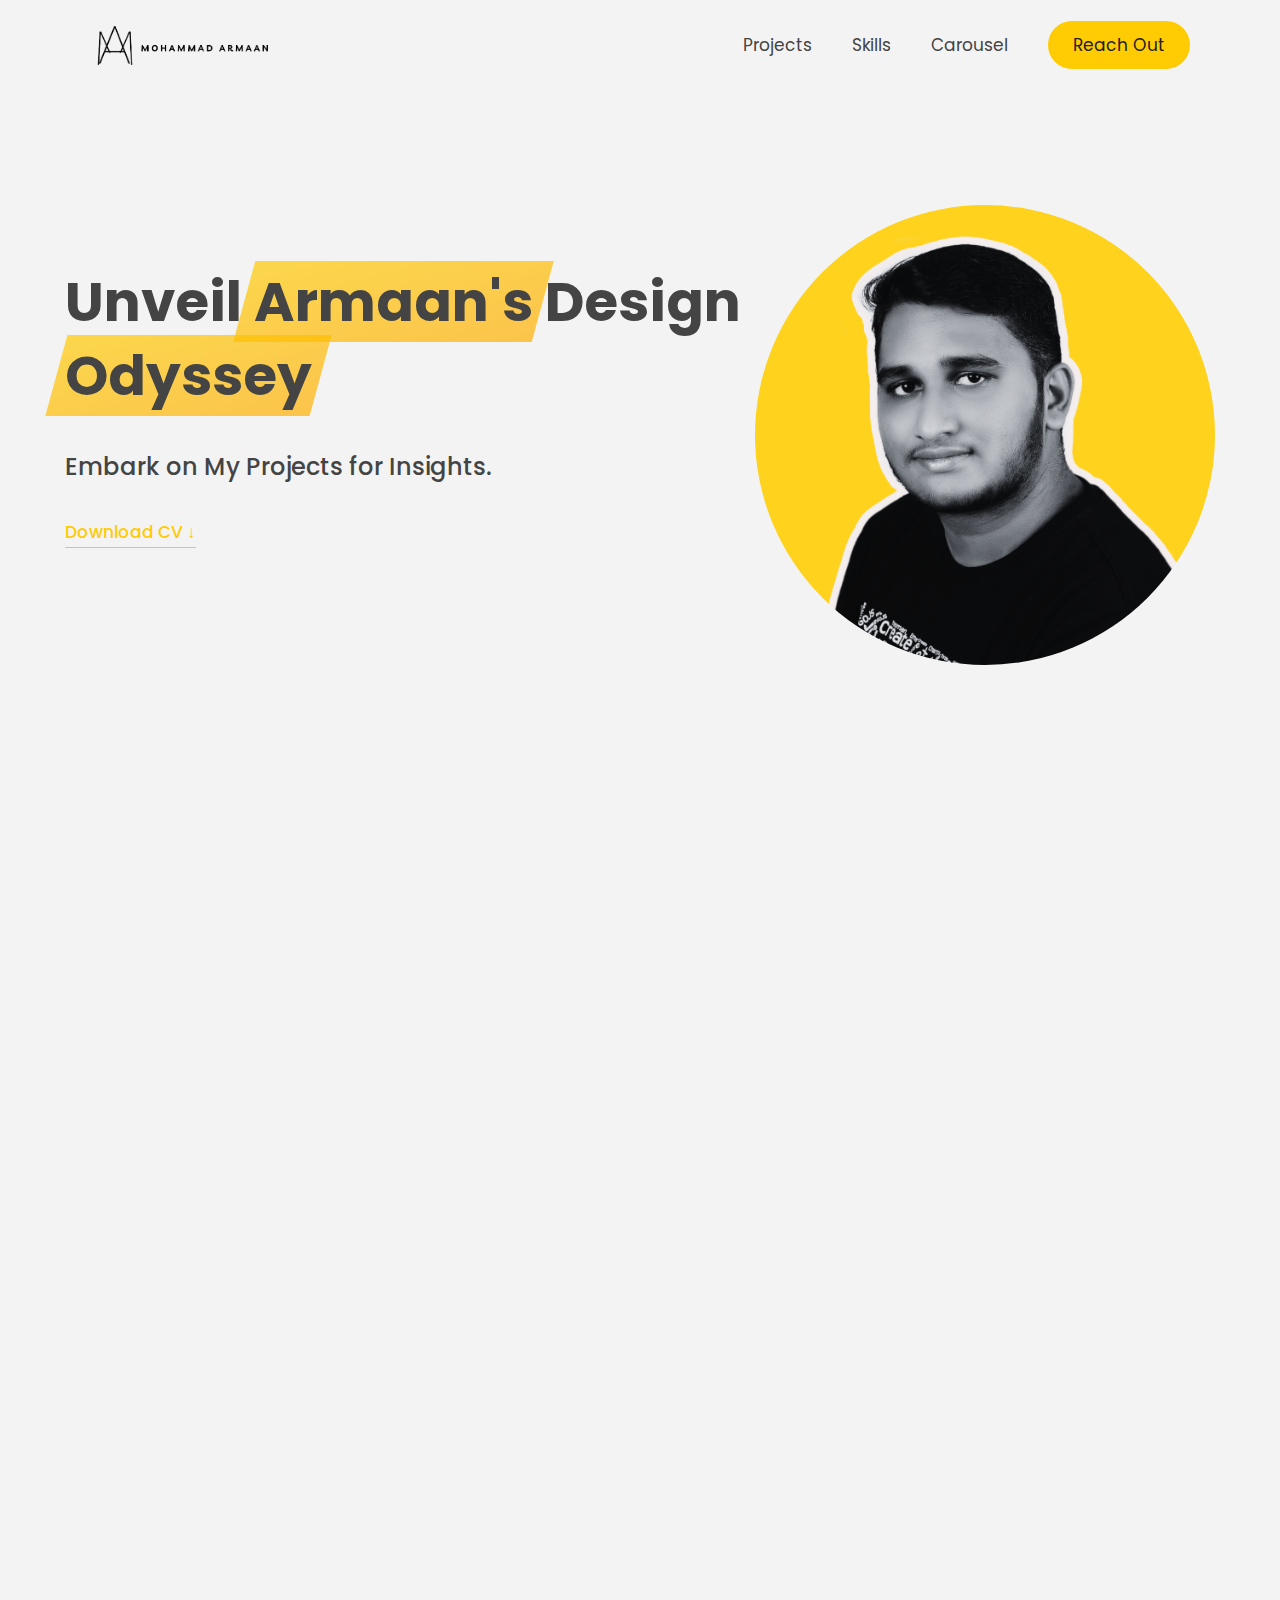
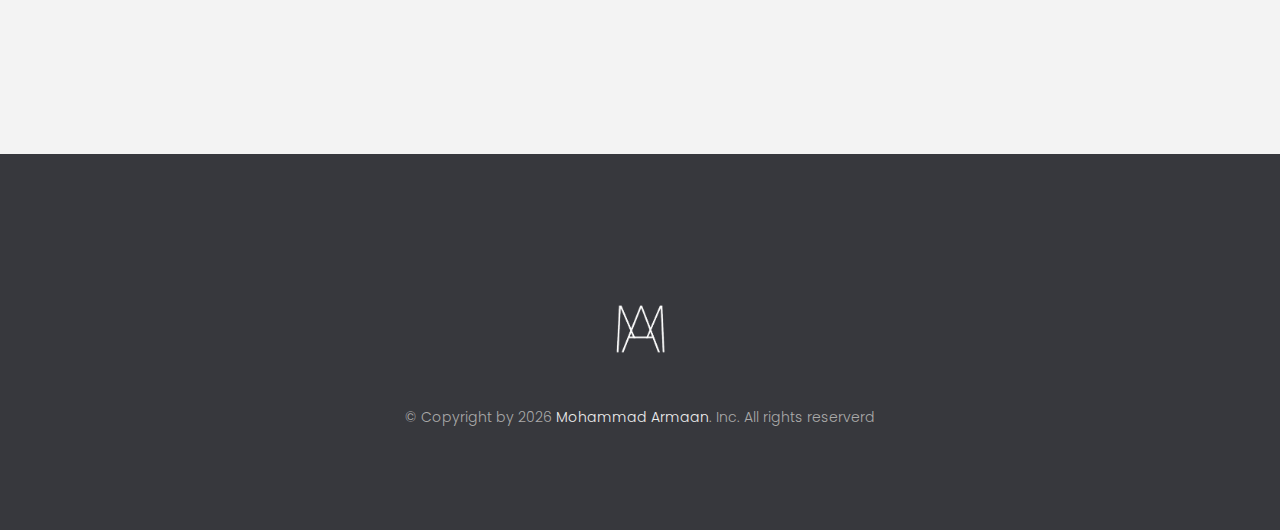
==== commit 7b4838a7: "changed projects" ====
--- a/index.html
+++ b/index.html
@@ -112,23 +112,20 @@
               </div>            
           </div>
           <div class="project">
-            <a href="https://mohammadarmaan.github.io/SGPA-and-CGPA-Calculator/" class="project-links" target="_blank" rel="SGPA/CGPA Calculator Project">
+            <a href="https://www.apnabazaaronline.com/" class="project-links" target="_blank" rel="Apna Bazaar Project">
               <img src="img/img--2.png" class="project-img" alt="SGPA/CGPA Calculator Project">
             </a>
               <div class="project-content">
                   <div class="project-tags">
-                      <span class="tag tag--html">HTML</span>
-                      <span class="tag tag--css">CSS</span>
-                      <span class="tag tag--javascript">Javascript</span>
-                  </div>
-
-                  <a href="https://mohammadarmaan.github.io/SGPA-and-CGPA-Calculator/" class="project-links" target="_blank" rel="SGPA/CGPA Calculator Project">
-                    <h5 class="features__header">SGPA & CGPA Calculator</h5>
-                  </a>
-                    <p>
-                      The SGPA/CGPA Calculator simplifies GPA, marks, and percentage calculations for VTU students
-                      . It efficiently processes credit points, marks, and other inputs for accurate results,
-                       empowering students to track their academic performance effortlessly.
+                      <span class="tag tag--nextjs">Next JS</span>
+                      <span class="tag tag--react">React</span>
+                  </div>
+
+                  <a href="https://www.apnabazaaronline.com//" class="project-links" target="_blank" rel="Apna Bazaar Project">
+                    <h5 class="features__header">Apna Bazaar</h5>
+                  </a>
+                    <p>
+                      The Apna Bazaar E-commerce site offers a streamlined shopping experience, tailored to meet the client’s needs with efficient inventory management, intuitive navigation, and responsive design. Built for seamless performance, it enables users to browse and purchase products effortlessly, enhancing accessibility and user satisfaction.
                     </p>
               </div>            
           </div>
@@ -305,8 +302,8 @@
            </a>
         </div>
         <div class="slide">
-          <a href="https://omnifoodeathealthy.netlify.app/" class="carousel-links" target="_blank" rel="Omnifood Project">
-           <img src="img/img-4.png" class="image-1" alt="Omnifood Project"/>
+          <a href="https://mohammadarmaan.github.io/SGPA-and-CGPA-Calculator/" class="carousel-links" target="_blank" rel="SGPA/CGPA Calculator for VTU">
+           <img src="img/img-4.png" class="image-1" alt="SGPA/CGPA Calculator for VTU"/>
           </a>
          </div>
         <div class="slide">
--- a/css/queries.css
+++ b/css/queries.css
@@ -289,6 +289,10 @@
         text-align: center;
     }
 
+    .tag {
+        font-size: 1rem;
+    }
+
     .header__img {
         width: 70%;
         grid-column: 2 / 3;
@@ -483,6 +487,14 @@
         font-size: 1.4rem;
     }
 
+    .tag {
+      font-size: 0.8rem;
+  }
+
+  .project-content{
+    padding: 2rem;
+  }
+
     .header__img {
         width: 100%;
         grid-column: 2 / 3;
@@ -521,7 +533,7 @@
     }
 
     .section--sign-up .btn {
-      font-size: 1.6rem;
-      padding: 2rem 5rem;
+        font-size: 1.6rem;
+        padding: 2rem 5rem;
     }
 }
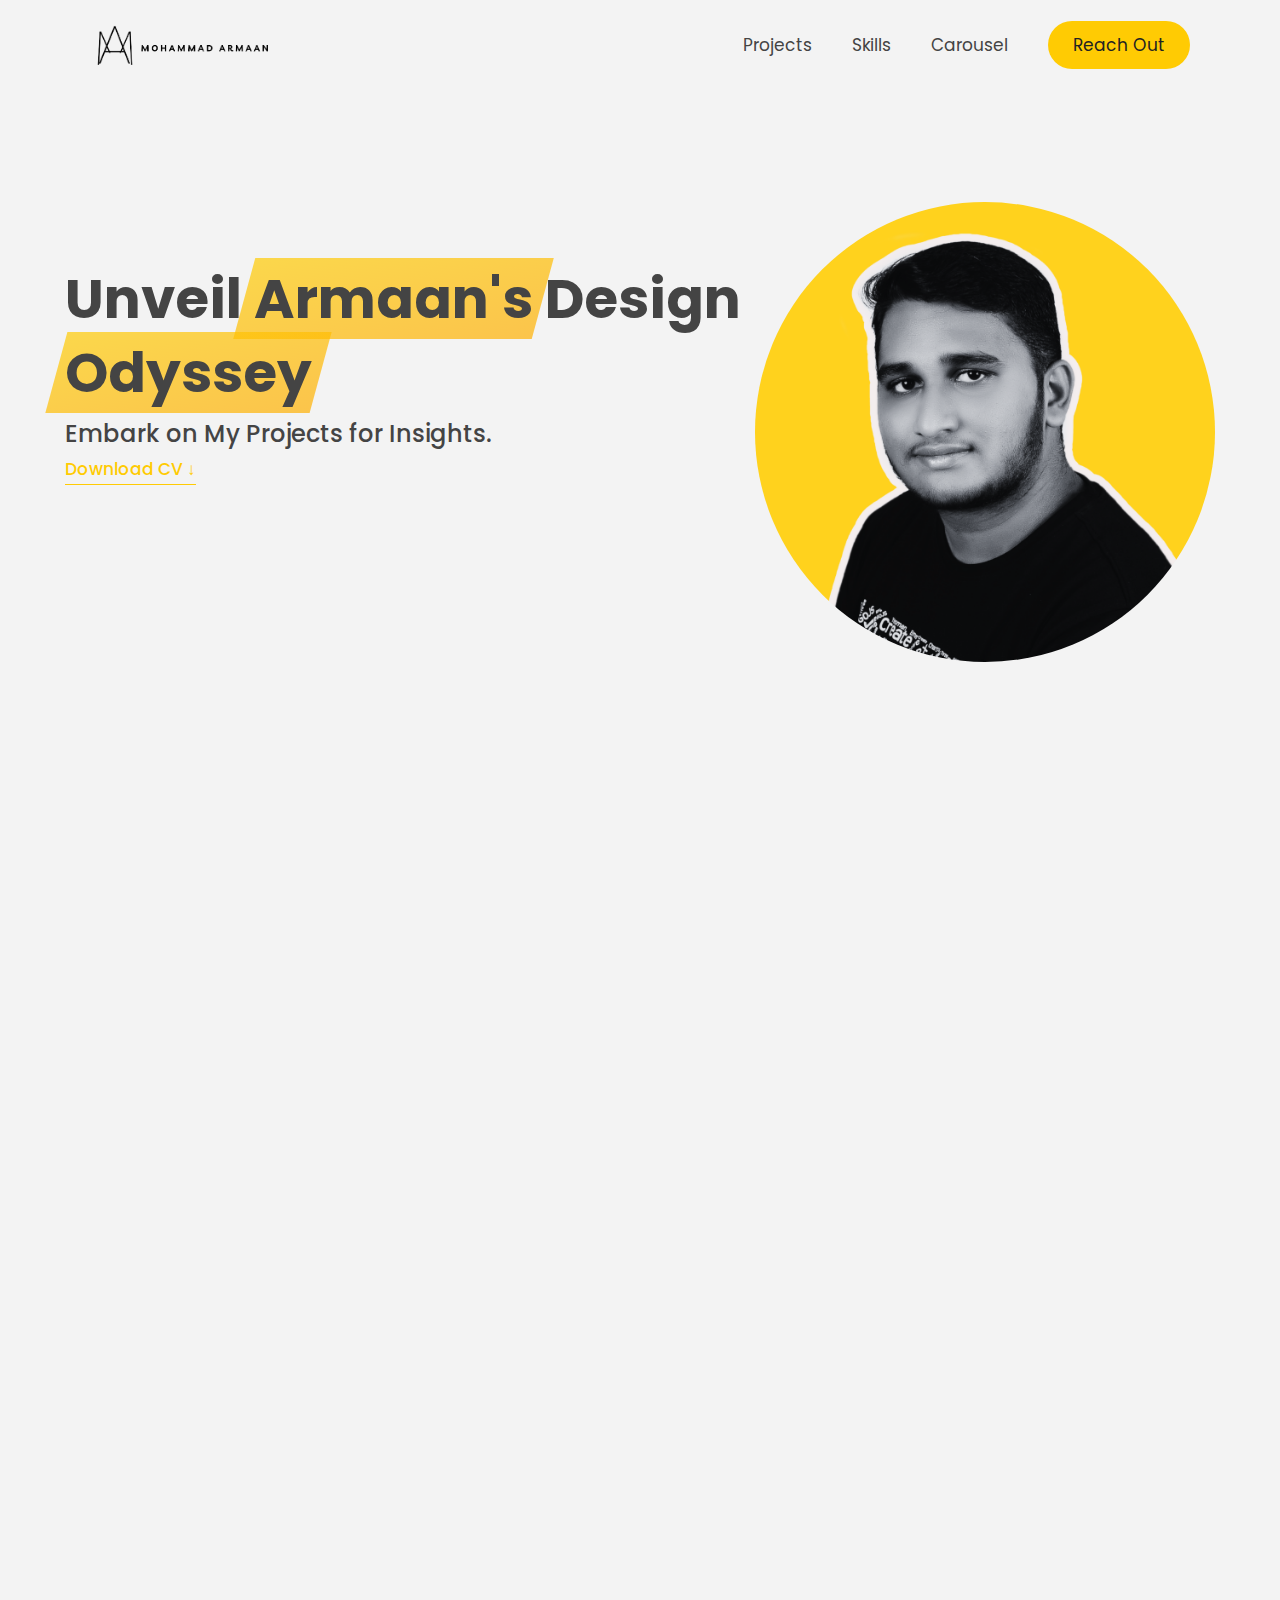
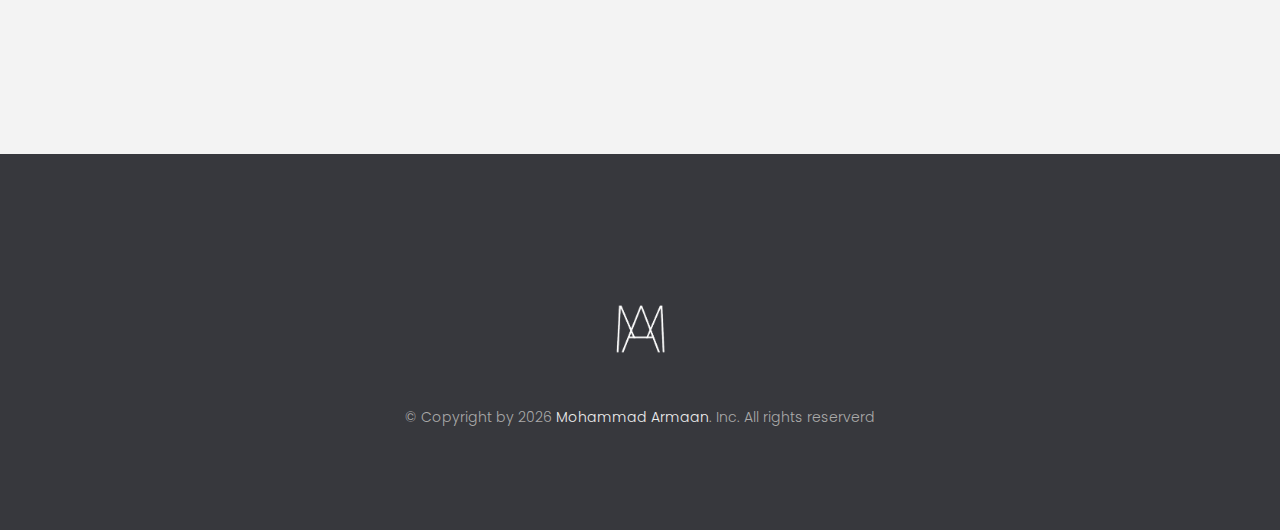
==== commit 526f63e7: "Added animations" ====
--- a/index.html
+++ b/index.html
@@ -67,22 +67,28 @@
 
 
       <div class="header__title">
-        <h1>
-          Unveil   
-          <!-- Green highlight effect -->
-          <span class="highlight">Armaan's</span>
-          Design<br />
-          <span class="highlight">Odyssey</span>
-        </h1>
-        <h4>Embark on My Projects for Insights.</h4>
-        <!-- <button class="btn--text btn--scroll-to">Explore Deeper &DownArrow;</button> -->
-        <button class="btn--text btn--scroll-to" id="downloadCV">Download CV &DownArrow;</button>
-
-        <img
+        <div class="header__heading">
+
+          <h1>
+            Unveil   
+            <!-- Green highlight effect -->
+            <span class="highlight">Armaan's</span>
+            Design<br />
+            <span class="highlight">Odyssey</span>
+          </h1>
+          <h4>Embark on My Projects for Insights.</h4>
+          <!-- <button class="btn--text btn--scroll-to">Explore Deeper &DownArrow;</button> -->
+          <button class="btn--text btn--scroll-to" id="downloadCV">Download CV &DownArrow;</button>
+          
+        </div>
+        <div class="header__image">
+
+          <img
           src="img/armaan.png"
           class="header__img"
           alt="Minimalist bank items"
-        />
+          />
+        </div>
       </div>
     </header>
 
@@ -190,22 +196,20 @@
           </div>
 
             <div class="project">
-            <a href="https://nisalmenu.netlify.app/" class="project-links" target="_blank" rel="Nisal Menu Project">
-              <img src="img/img--6.png" class="project-img" alt="Nisal Menu">
-            </a>
-              <div class="project-content">
-                  <div class="project-tags">
-                      <span class="tag tag--html">HTML</span>
-                      <span class="tag tag--css">CSS</span>
-                      <span class="tag tag--javascript">Javascript</span>
-                  </div>
-
-                  <a href="https://nisalmenu.netlify.app/" class="project-links" target="_blank" rel="Nisal Menu Project">
-                    <h5 class="features__header">Nisal Menu</h5>
-                  </a>
-                    <p>
-                      Nisal Menu: A culinary haven with over a million recipes. Explore, create, and savor the flavors of endless possibilities.
-                       With the power of the Forkify API, discover, bookmark, and add your signature recipes to this gastronomic journey.
+            <a href="https://bug-book-world.vercel.app/" class="project-links" target="_blank" rel="Nisal Menu Project">
+              <img src="img/img--6.png" class="project-img" alt="bugBook Project">
+            </a>
+              <div class="project-content">
+                  <div class="project-tags">
+                      <span class="tag tag--nextjs">Next js</span>
+                      <span class="tag tag--react">React</span>
+                  </div>
+
+                  <a href="https://bug-book-world.vercel.app/" class="project-links" target="_blank" rel="bugBook Project">
+                    <h5 class="features__header">bugBook</h5>
+                  </a>
+                    <p>
+                      BugBook is a full-stack social media platform designed for developers to post, discuss, and resolve bugs collaboratively. It features a sleek messaging system, fostering seamless communication and a vibrant developer community.
                       </p>
               </div>            
           </div>
@@ -314,6 +318,11 @@
         <div class="slide">
           <a href="https://usepopcorn-armaan.vercel.app/" class="carousel-links" target="_blank" rel="usePopcorn Project">
             <img src="img/img-6.png" alt="usePopcorn Project" />
+           </a>
+        </div>
+        <div class="slide">
+          <a href="https://nisalmenu.netlify.app/" class="carousel-links" target="_blank" rel="Nisal Menu Project">
+            <img src="img/img-7.png" alt="Nisal Menu Project" />
            </a>
         </div>
         <button class="slider__btn slider__btn--left">&larr;</button>
--- a/css/style.css
+++ b/css/style.css
@@ -272,6 +272,35 @@
 
   align-items: start;
   justify-items: start;
+  
+}
+
+.header__heading {
+  animation: slide-right 3s ease-in-out;
+  
+}
+
+.header__image {
+  animation: slide-left 3s ease-in-out;
+
+}
+
+@keyframes slide-right {
+  0%{
+    transform: translateX(-100%);
+  }
+  100%{
+    transform: translateX(0);
+  }
+}
+
+@keyframes slide-left {
+  0%{
+    transform: translateX(100%);
+  }
+  100%{
+    transform: translateX(0);
+  }
 }
 
 h1 {
@@ -685,7 +714,7 @@
   top: 85%;
   left: 50%;
   transform: translate(-50%, -50%);
-  color: #333; 
+  color: var(--color-primary-darker); 
   border-radius: 9px;
   font-size: 18px;   
   font-weight: bold; 
@@ -988,6 +1017,7 @@
   left: 50%;
   transform: translate(-50%, -50%);
   max-width: 60rem;
+  border-radius: 9px;
   background-color: #f3f3f3;
   padding: 5rem 6rem;
   box-shadow: 0 4rem 6rem rgba(0, 0, 0, 0.3);
